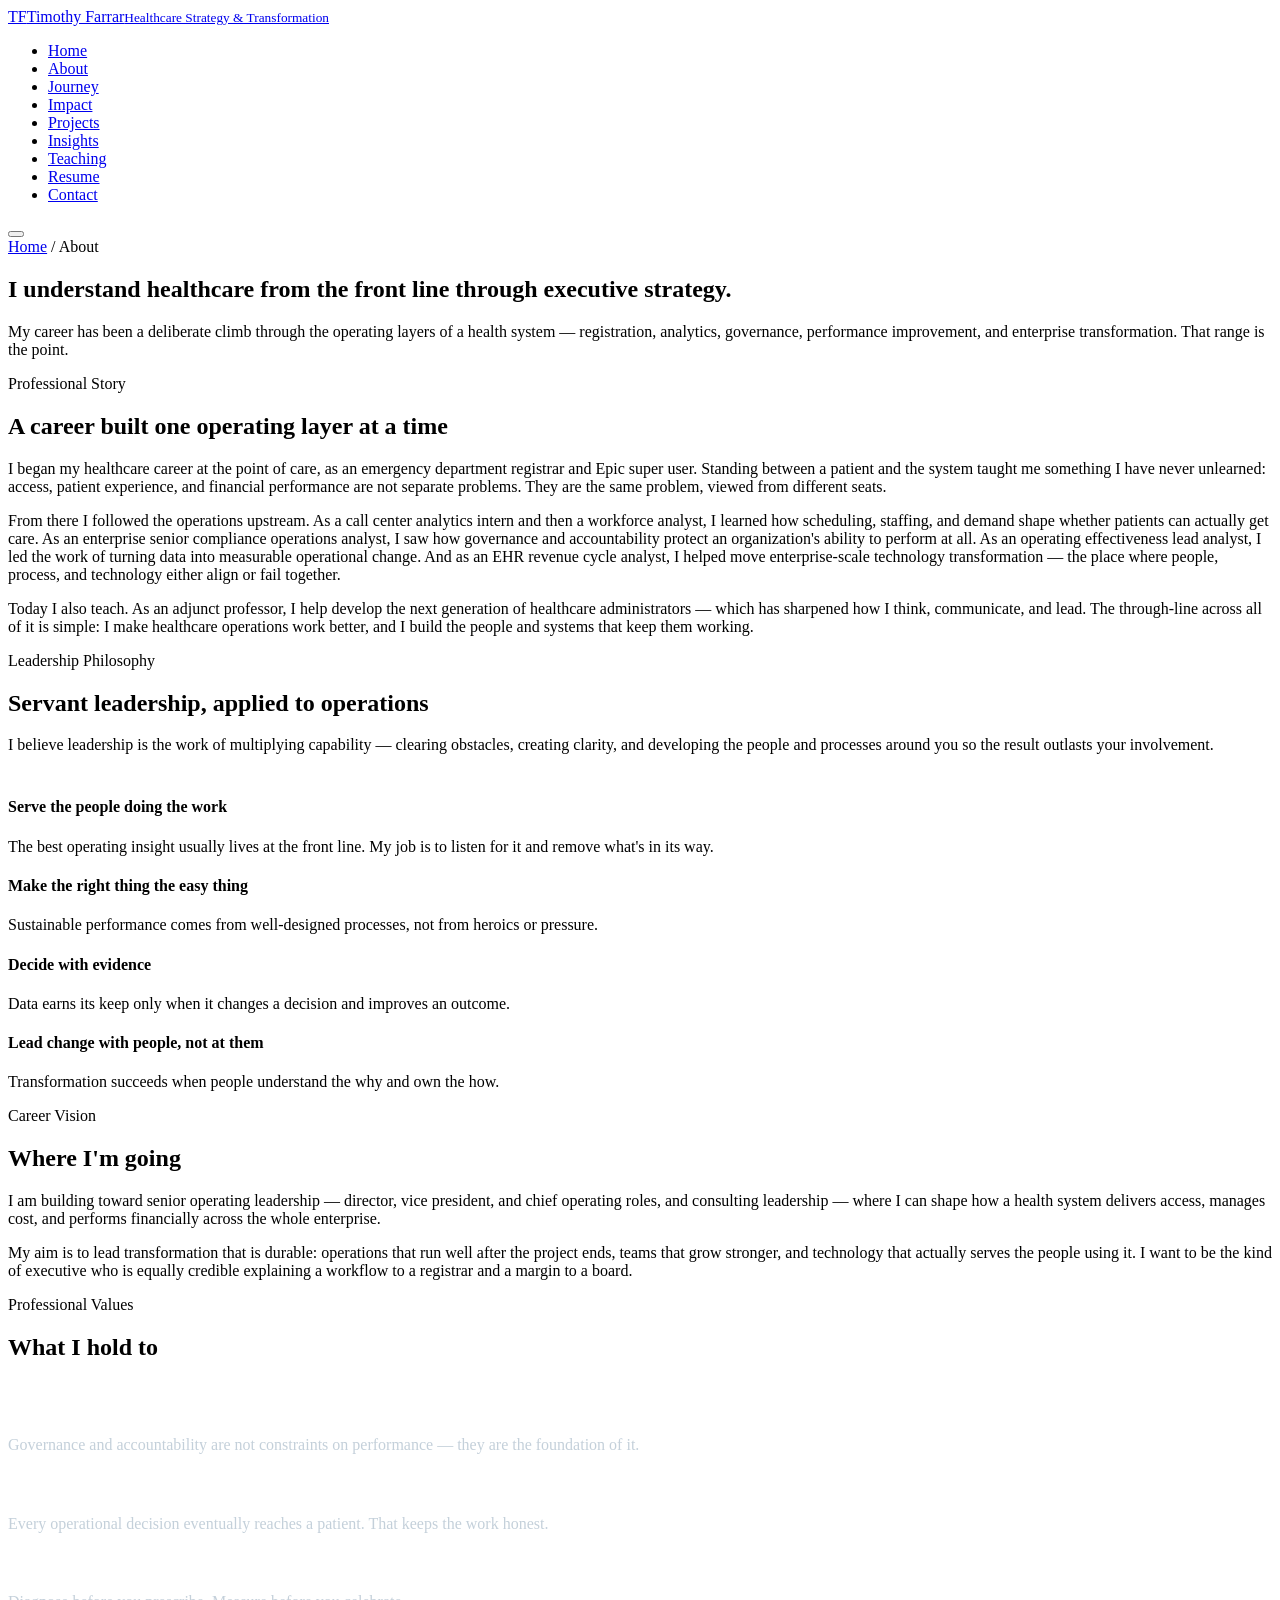
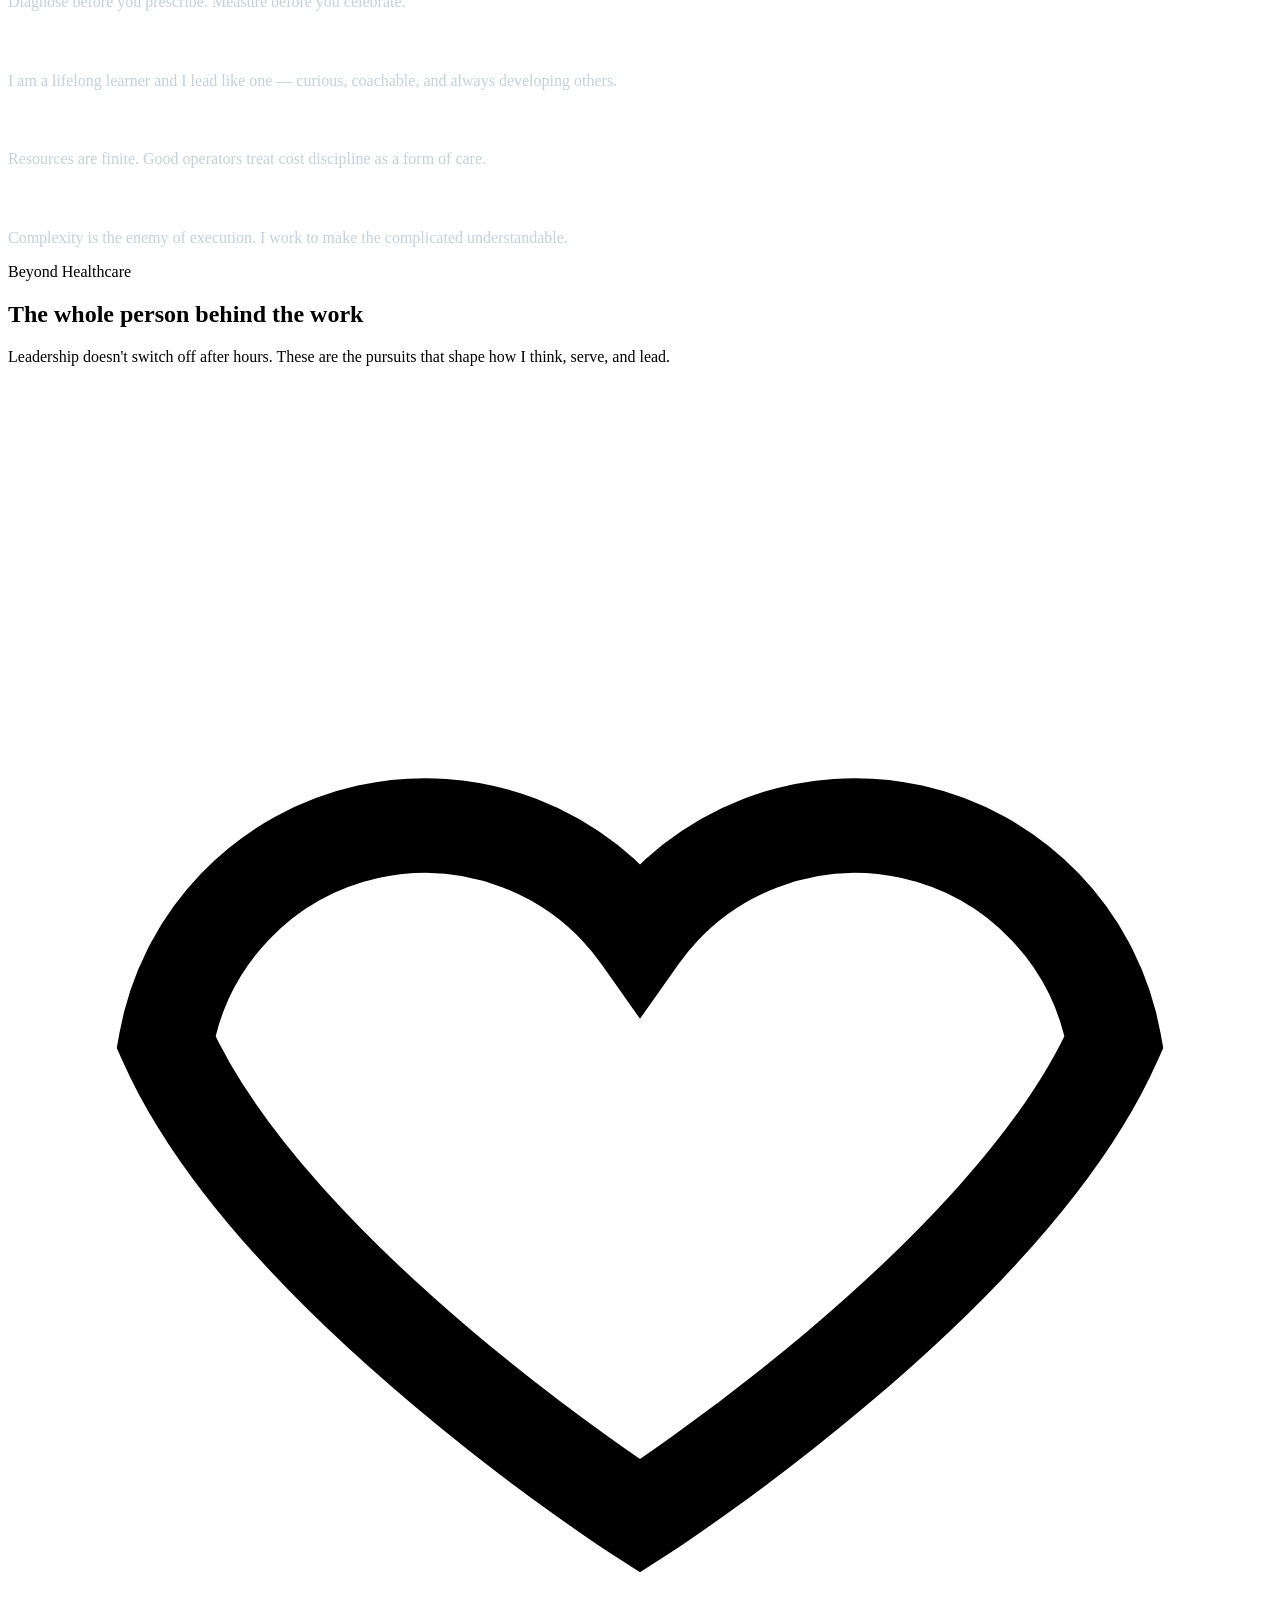
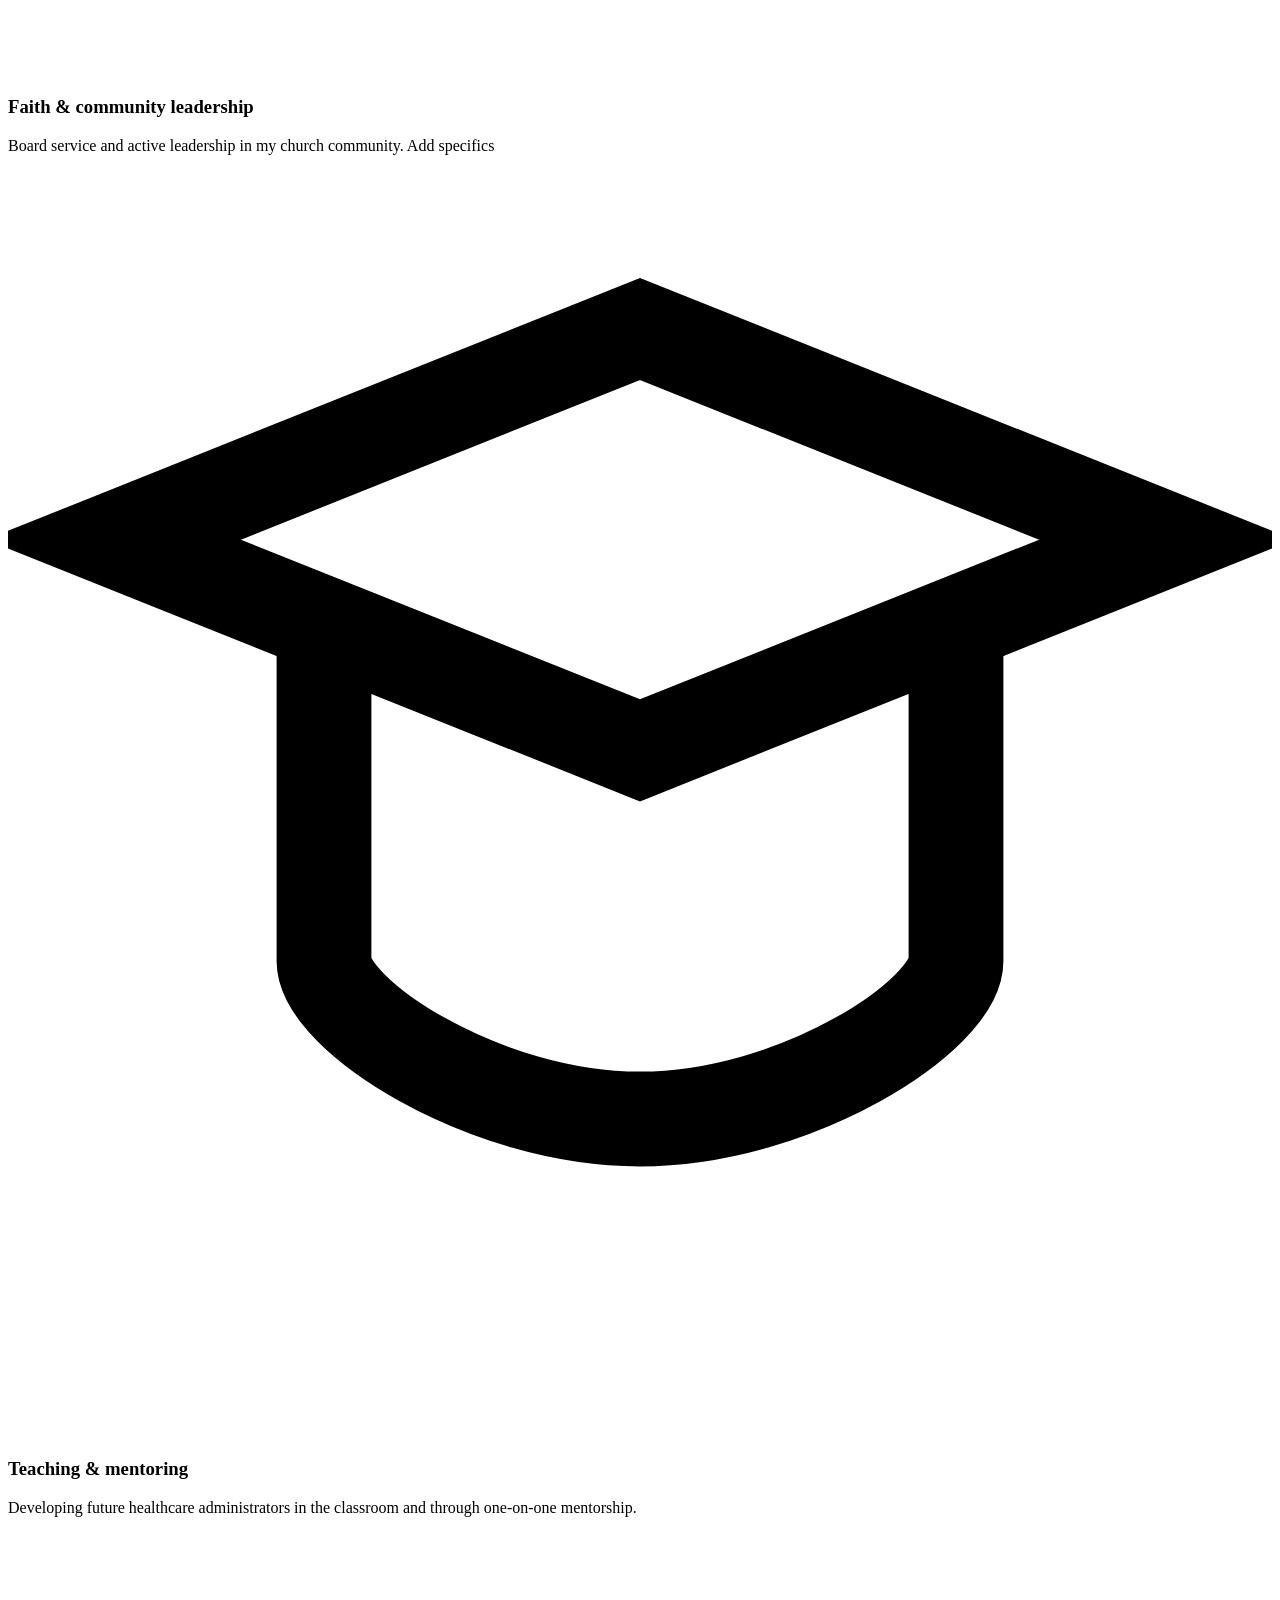
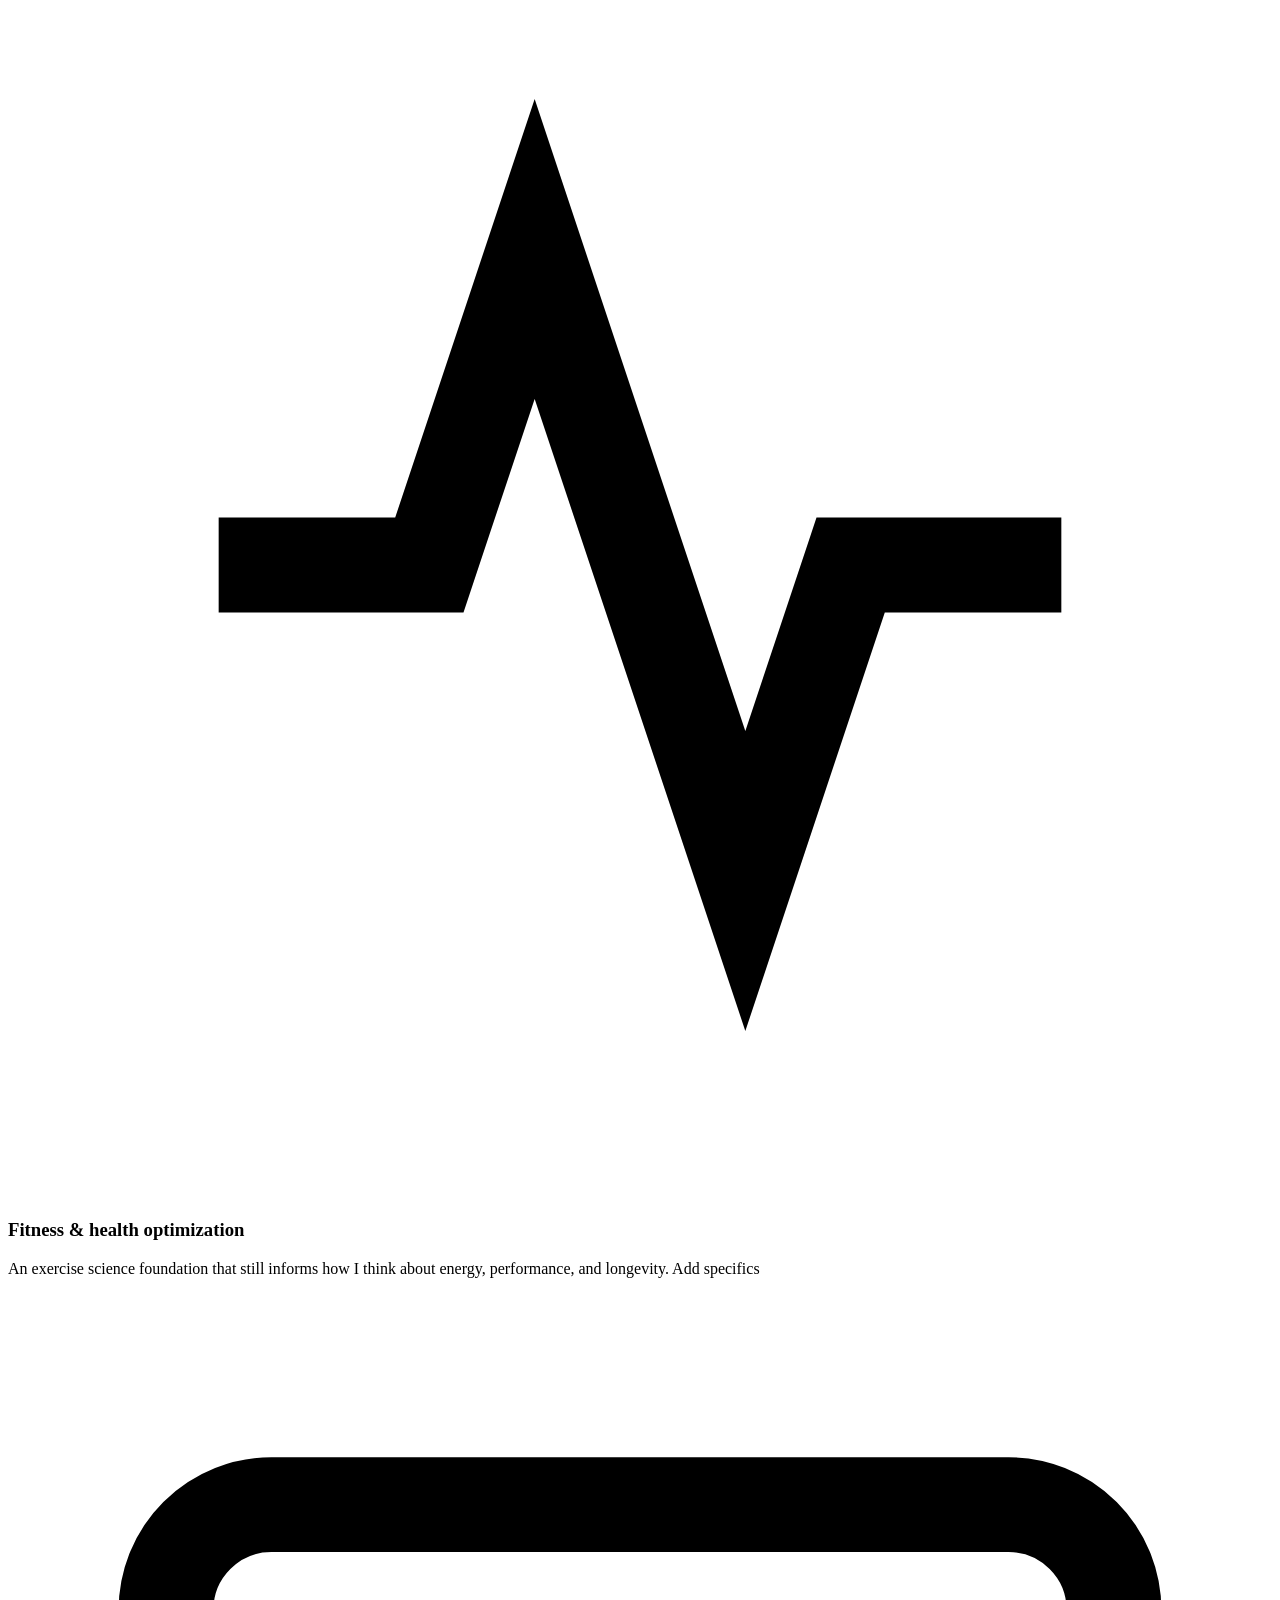
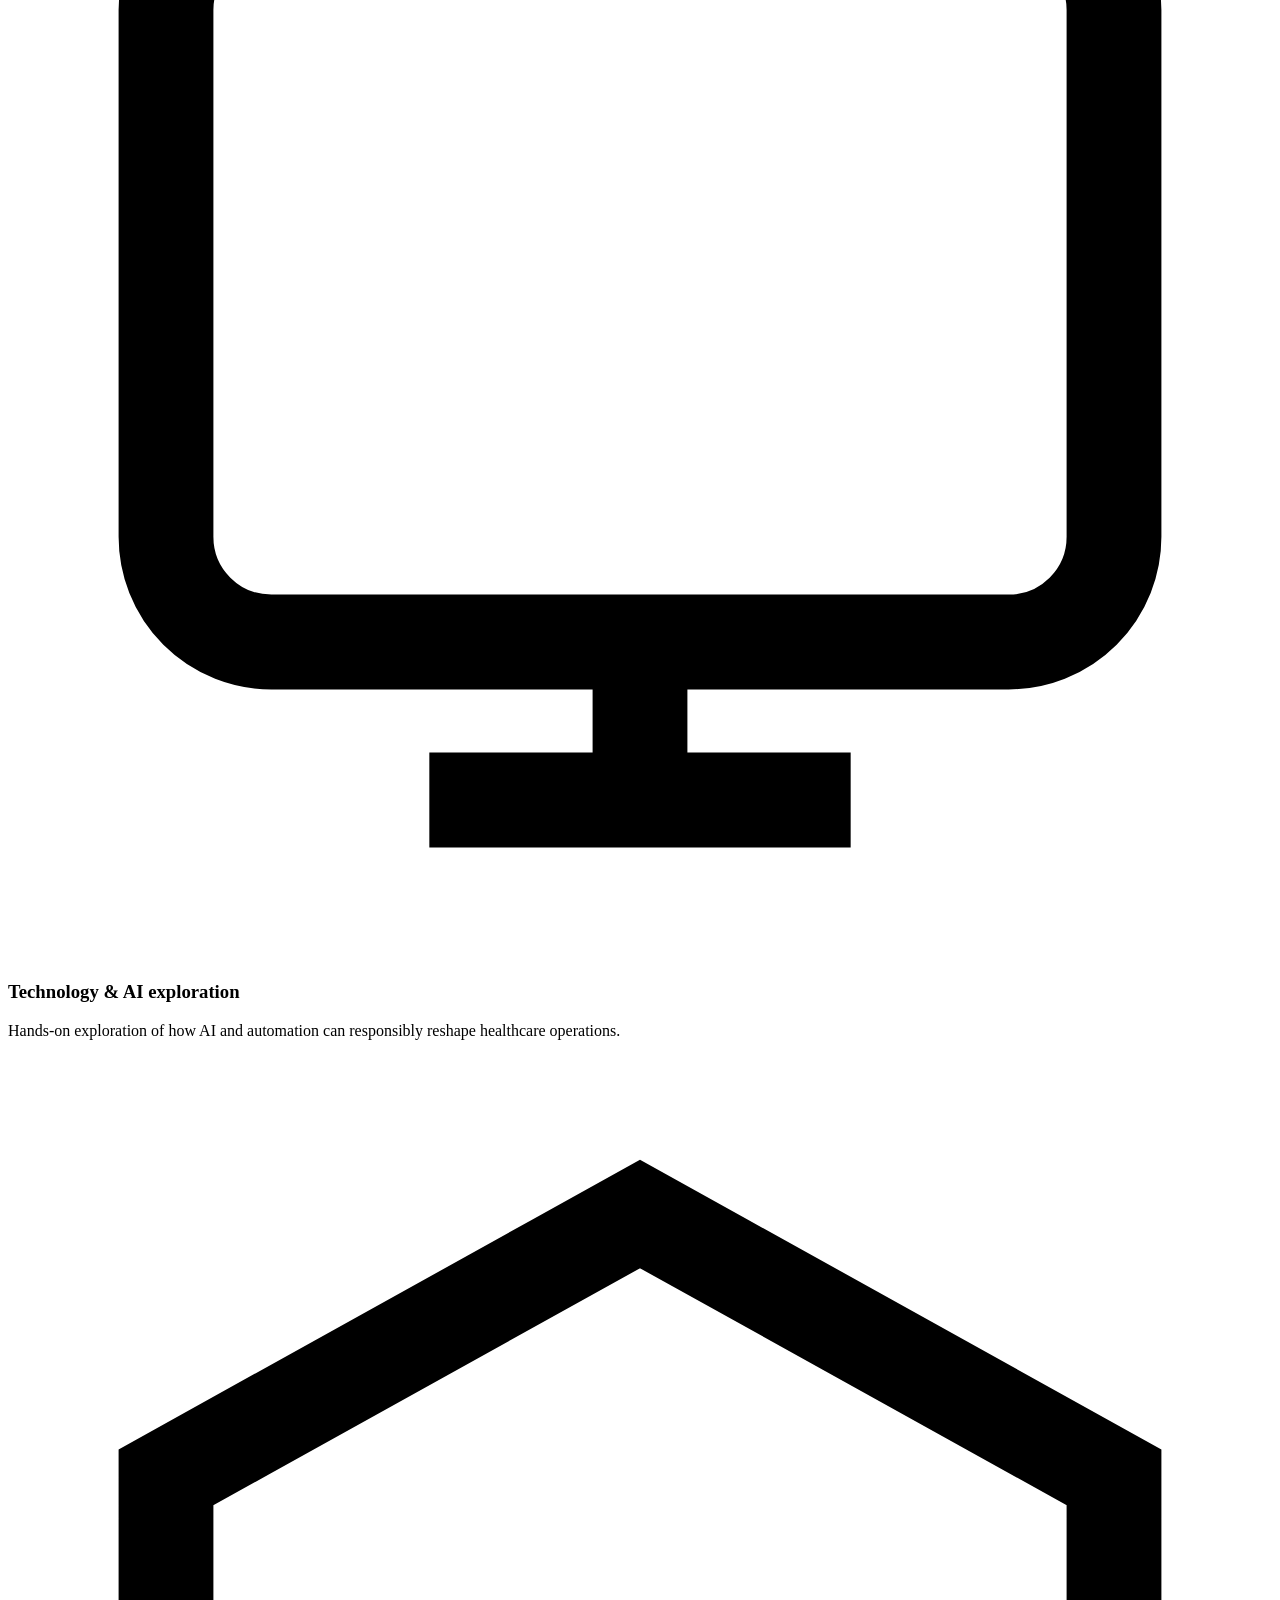
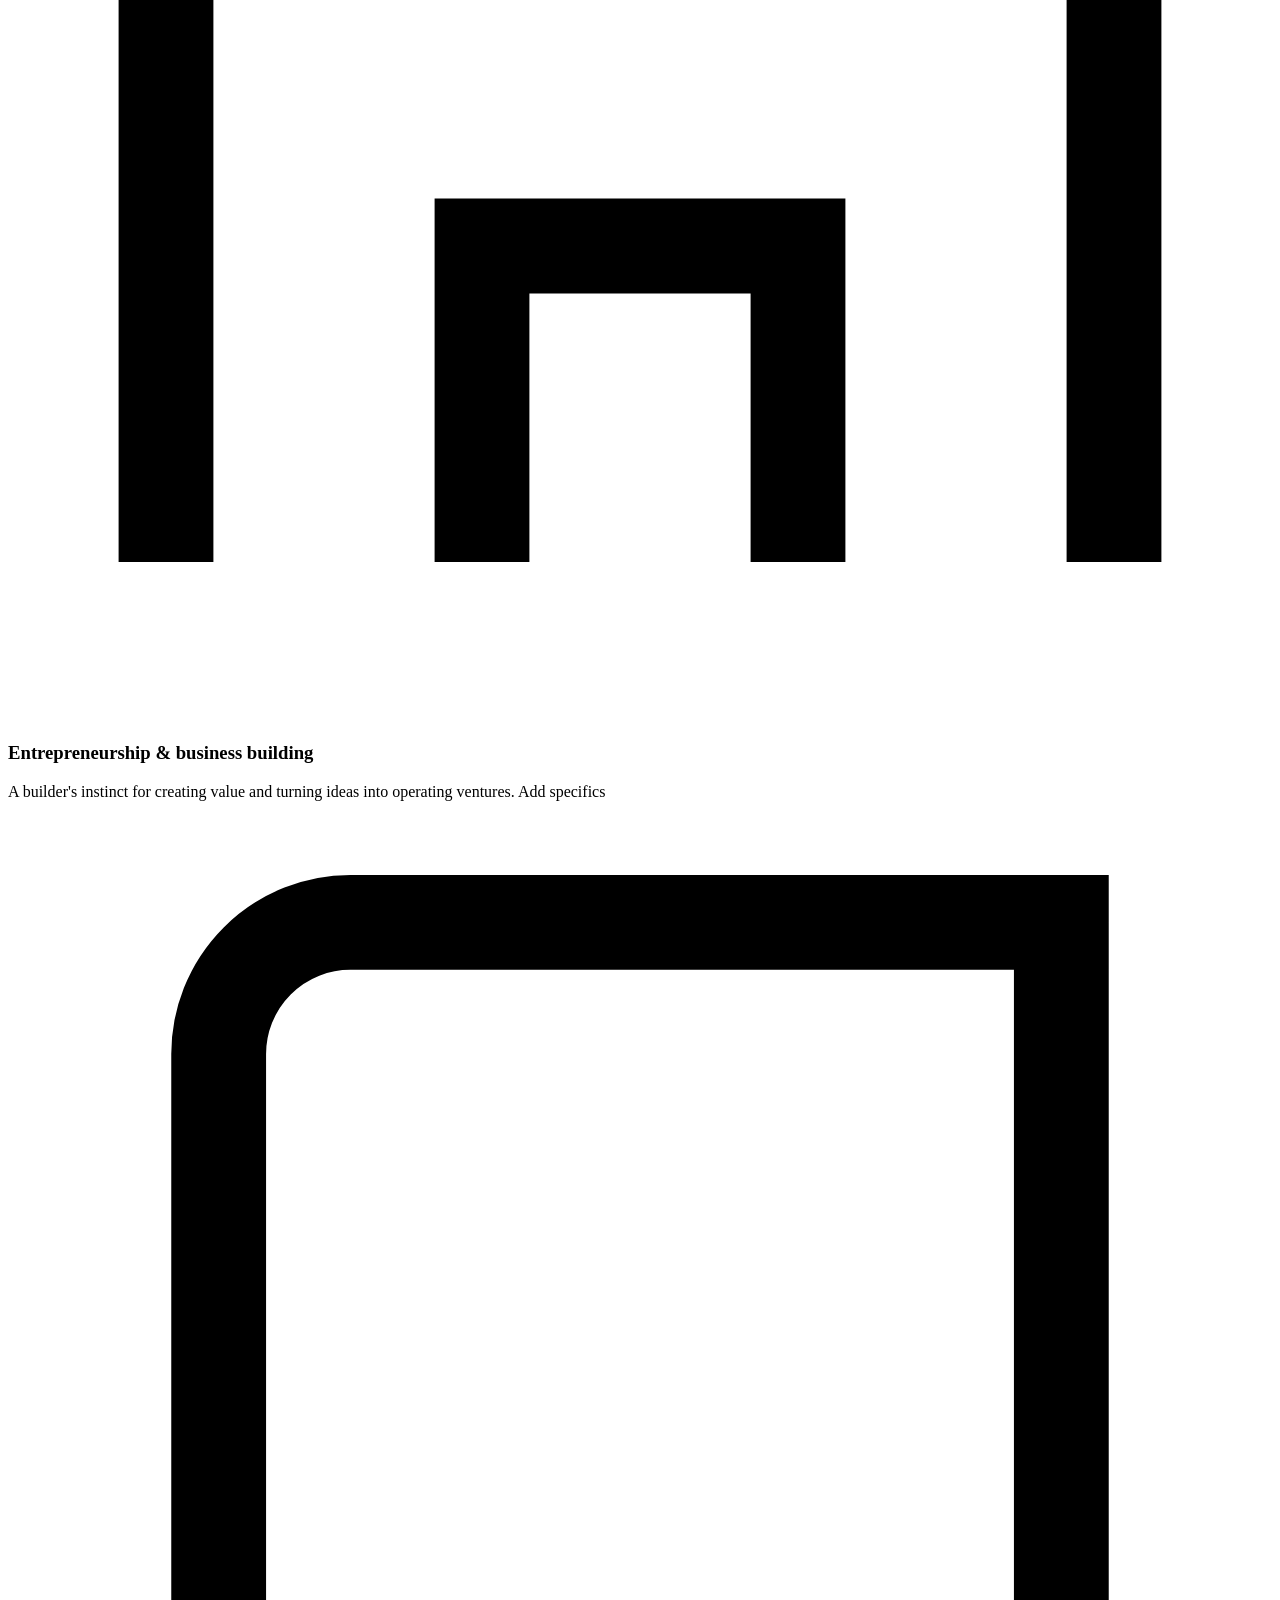
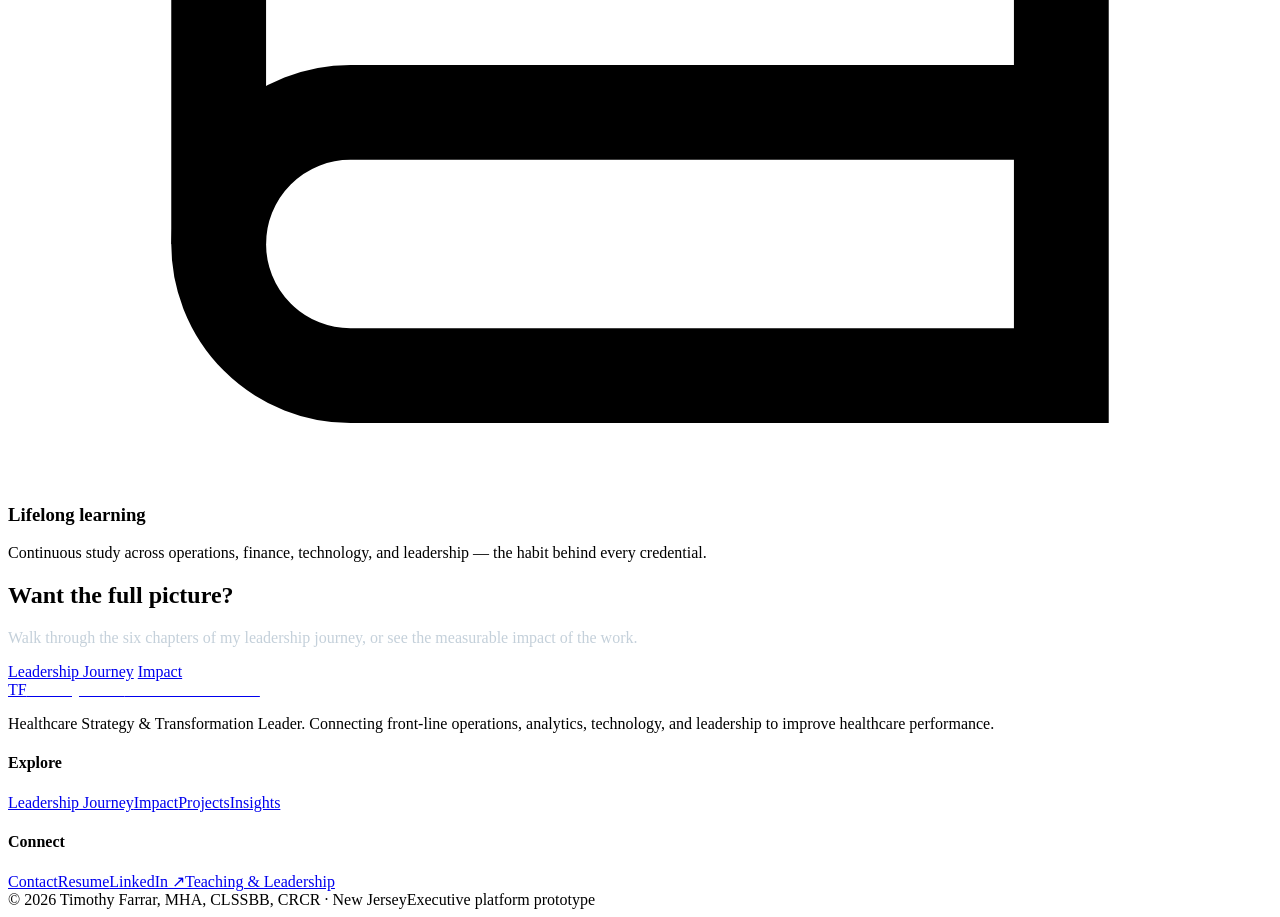
==== about.html @ 4044e2e5 "Add files via upload" ====
<!DOCTYPE html>
<html lang="en">
<head>
<meta charset="UTF-8">
<meta name="viewport" content="width=device-width, initial-scale=1.0">
<title>About — Timothy Farrar, MHA</title>
<meta name="description" content="The professional story, leadership philosophy, vision, and values of Timothy Farrar — a healthcare strategy and transformation leader based in New Jersey.">
<link rel="preconnect" href="https://fonts.googleapis.com">
<link rel="preconnect" href="https://fonts.gstatic.com" crossorigin>
<link href="https://fonts.googleapis.com/css2?family=Inter:wght@400;500;600;700&display=swap" rel="stylesheet">
<link rel="stylesheet" href="assets/styles.css">
</head>
<body>

<header class="site-header">
  <nav class="nav container">
    <a class="brand" href="index.html"><span class="monogram">TF</span><span>Timothy Farrar<small>Healthcare Strategy &amp; Transformation</small></span></a>
    <ul class="nav-links">
      <li><a href="index.html">Home</a></li>
      <li><a href="about.html">About</a></li>
      <li><a href="journey.html">Journey</a></li>
      <li><a href="impact.html">Impact</a></li>
      <li><a href="projects.html">Projects</a></li>
      <li><a href="insights.html">Insights</a></li>
      <li><a href="teaching.html">Teaching</a></li>
      <li><a href="resume.html">Resume</a></li>
      <li class="nav-cta"><a class="btn btn--primary" href="contact.html">Contact</a></li>
    </ul>
    <button class="nav-toggle" aria-label="Menu"><span></span><span></span><span></span></button>
  </nav>
</header>

<section class="page-head">
  <div class="container">
    <div class="breadcrumb"><a href="index.html">Home</a> / About</div>
    <h1>I understand healthcare from the front line through executive strategy.</h1>
    <p class="lead">My career has been a deliberate climb through the operating layers of a health system — registration, analytics, governance, performance improvement, and enterprise transformation. That range is the point.</p>
  </div>
</section>

<!-- STORY -->
<section class="section">
  <div class="container">
    <div class="two-col">
      <div>
        <span class="eyebrow">Professional Story</span>
        <h2>A career built one operating layer at a time</h2>
      </div>
      <div class="prose" style="margin:0">
        <p>I began my healthcare career at the point of care, as an emergency department registrar and Epic super user. Standing between a patient and the system taught me something I have never unlearned: access, patient experience, and financial performance are not separate problems. They are the same problem, viewed from different seats.</p>
        <p>From there I followed the operations upstream. As a call center analytics intern and then a workforce analyst, I learned how scheduling, staffing, and demand shape whether patients can actually get care. As an enterprise senior compliance operations analyst, I saw how governance and accountability protect an organization's ability to perform at all. As an operating effectiveness lead analyst, I led the work of turning data into measurable operational change. And as an EHR revenue cycle analyst, I helped move enterprise-scale technology transformation — the place where people, process, and technology either align or fail together.</p>
        <p>Today I also teach. As an adjunct professor, I help develop the next generation of healthcare administrators — which has sharpened how I think, communicate, and lead. The through-line across all of it is simple: I make healthcare operations work better, and I build the people and systems that keep them working.</p>
      </div>
    </div>
  </div>
</section>

<!-- PHILOSOPHY -->
<section class="section section--paper">
  <div class="container">
    <div class="center maxw-720 mx-auto">
      <span class="eyebrow">Leadership Philosophy</span>
      <h2>Servant leadership, applied to operations</h2>
      <p class="lead">I believe leadership is the work of multiplying capability — clearing obstacles, creating clarity, and developing the people and processes around you so the result outlasts your involvement.</p>
    </div>
    <div class="grid grid-2 maxw-820 mx-auto" style="margin-top:44px">
      <div class="feature"><span class="dot"></span><div><h4>Serve the people doing the work</h4><p>The best operating insight usually lives at the front line. My job is to listen for it and remove what's in its way.</p></div></div>
      <div class="feature"><span class="dot"></span><div><h4>Make the right thing the easy thing</h4><p>Sustainable performance comes from well-designed processes, not from heroics or pressure.</p></div></div>
      <div class="feature"><span class="dot"></span><div><h4>Decide with evidence</h4><p>Data earns its keep only when it changes a decision and improves an outcome.</p></div></div>
      <div class="feature"><span class="dot"></span><div><h4>Lead change with people, not at them</h4><p>Transformation succeeds when people understand the why and own the how.</p></div></div>
    </div>
  </div>
</section>

<!-- VISION -->
<section class="section">
  <div class="container">
    <div class="two-col">
      <div>
        <span class="eyebrow">Career Vision</span>
        <h2>Where I'm going</h2>
      </div>
      <div class="prose" style="margin:0">
        <p>I am building toward senior operating leadership — director, vice president, and chief operating roles, and consulting leadership — where I can shape how a health system delivers access, manages cost, and performs financially across the whole enterprise.</p>
        <p>My aim is to lead transformation that is durable: operations that run well after the project ends, teams that grow stronger, and technology that actually serves the people using it. I want to be the kind of executive who is equally credible explaining a workflow to a registrar and a margin to a board.</p>
      </div>
    </div>
  </div>
</section>

<!-- VALUES -->
<section class="section section--navy">
  <div class="container">
    <span class="eyebrow">Professional Values</span>
    <h2>What I hold to</h2>
    <div class="grid grid-3" style="margin-top:36px">
      <div class="feature"><span class="dot"></span><div><h4 style="color:#fff">Integrity</h4><p style="color:#C4D0DA">Governance and accountability are not constraints on performance — they are the foundation of it.</p></div></div>
      <div class="feature"><span class="dot"></span><div><h4 style="color:#fff">Service</h4><p style="color:#C4D0DA">Every operational decision eventually reaches a patient. That keeps the work honest.</p></div></div>
      <div class="feature"><span class="dot"></span><div><h4 style="color:#fff">Rigor</h4><p style="color:#C4D0DA">Diagnose before you prescribe. Measure before you celebrate.</p></div></div>
      <div class="feature"><span class="dot"></span><div><h4 style="color:#fff">Growth</h4><p style="color:#C4D0DA">I am a lifelong learner and I lead like one — curious, coachable, and always developing others.</p></div></div>
      <div class="feature"><span class="dot"></span><div><h4 style="color:#fff">Stewardship</h4><p style="color:#C4D0DA">Resources are finite. Good operators treat cost discipline as a form of care.</p></div></div>
      <div class="feature"><span class="dot"></span><div><h4 style="color:#fff">Clarity</h4><p style="color:#C4D0DA">Complexity is the enemy of execution. I work to make the complicated understandable.</p></div></div>
    </div>
  </div>
</section>

<!-- BEYOND HEALTHCARE -->
<section class="section section--paper">
  <div class="container">
    <div class="center maxw-720 mx-auto">
      <span class="eyebrow">Beyond Healthcare</span>
      <h2>The whole person behind the work</h2>
      <p class="lead">Leadership doesn't switch off after hours. These are the pursuits that shape how I think, serve, and lead.</p>
    </div>
    <div class="grid grid-3" style="margin-top:44px">
      <div class="card">
        <div class="icon-badge"><svg viewBox="0 0 24 24" fill="none" stroke="currentColor" stroke-width="1.8"><path d="M12 21s-7-4.5-9-9a5 5 0 0 1 9-2 5 5 0 0 1 9 2c-2 4.5-9 9-9 9z"/></svg></div>
        <h3>Faith &amp; community leadership</h3>
        <p>Board service and active leadership in my church community. <span class="placeholder">Add specifics</span></p>
      </div>
      <div class="card">
        <div class="icon-badge"><svg viewBox="0 0 24 24" fill="none" stroke="currentColor" stroke-width="1.8"><path d="M2 7l10-4 10 4-10 4L2 7z"/><path d="M6 9v6c0 1 3 3 6 3s6-2 6-3V9"/></svg></div>
        <h3>Teaching &amp; mentoring</h3>
        <p>Developing future healthcare administrators in the classroom and through one-on-one mentorship.</p>
      </div>
      <div class="card">
        <div class="icon-badge"><svg viewBox="0 0 24 24" fill="none" stroke="currentColor" stroke-width="1.8"><path d="M4 12h4l2-6 4 12 2-6h4"/></svg></div>
        <h3>Fitness &amp; health optimization</h3>
        <p>An exercise science foundation that still informs how I think about energy, performance, and longevity. <span class="placeholder">Add specifics</span></p>
      </div>
      <div class="card">
        <div class="icon-badge"><svg viewBox="0 0 24 24" fill="none" stroke="currentColor" stroke-width="1.8"><rect x="3" y="4" width="18" height="14" rx="2"/><path d="M8 21h8M12 18v3"/></svg></div>
        <h3>Technology &amp; AI exploration</h3>
        <p>Hands-on exploration of how AI and automation can responsibly reshape healthcare operations.</p>
      </div>
      <div class="card">
        <div class="icon-badge"><svg viewBox="0 0 24 24" fill="none" stroke="currentColor" stroke-width="1.8"><path d="M3 21V8l9-5 9 5v13"/><path d="M9 21v-6h6v6"/></svg></div>
        <h3>Entrepreneurship &amp; business building</h3>
        <p>A builder's instinct for creating value and turning ideas into operating ventures. <span class="placeholder">Add specifics</span></p>
      </div>
      <div class="card">
        <div class="icon-badge"><svg viewBox="0 0 24 24" fill="none" stroke="currentColor" stroke-width="1.8"><path d="M4 19.5A2.5 2.5 0 0 1 6.5 17H20"/><path d="M6.5 2H20v20H6.5A2.5 2.5 0 0 1 4 19.5v-15A2.5 2.5 0 0 1 6.5 2z"/></svg></div>
        <h3>Lifelong learning</h3>
        <p>Continuous study across operations, finance, technology, and leadership — the habit behind every credential.</p>
      </div>
    </div>
  </div>
</section>

<section class="section section--navy">
  <div class="container center maxw-720 mx-auto">
    <h2>Want the full picture?</h2>
    <p class="lead" style="color:#C4D0DA">Walk through the six chapters of my leadership journey, or see the measurable impact of the work.</p>
    <div class="btn-row" style="justify-content:center">
      <a class="btn btn--primary" href="journey.html">Leadership Journey</a>
      <a class="btn btn--on-navy" href="impact.html">Impact</a>
    </div>
  </div>
</section>

<footer class="site-footer">
  <div class="container">
    <div class="footer-grid">
      <div class="footer-brand">
        <a class="brand" href="index.html"><span class="monogram">TF</span><span style="color:#fff">Timothy Farrar<small>MHA · CLSSBB · CRCR</small></span></a>
        <p>Healthcare Strategy &amp; Transformation Leader. Connecting front-line operations, analytics, technology, and leadership to improve healthcare performance.</p>
      </div>
      <div><h4>Explore</h4><a href="journey.html">Leadership Journey</a><a href="impact.html">Impact</a><a href="projects.html">Projects</a><a href="insights.html">Insights</a></div>
      <div><h4>Connect</h4><a href="contact.html">Contact</a><a href="resume.html">Resume</a><a href="#" data-placeholder>LinkedIn &#8599;</a><a href="teaching.html">Teaching &amp; Leadership</a></div>
    </div>
    <div class="footer-bottom"><span>&copy; 2026 Timothy Farrar, MHA, CLSSBB, CRCR &middot; New Jersey</span><span>Executive platform prototype</span></div>
  </div>
</footer>

<script src="assets/script.js"></script>
</body>
</html>
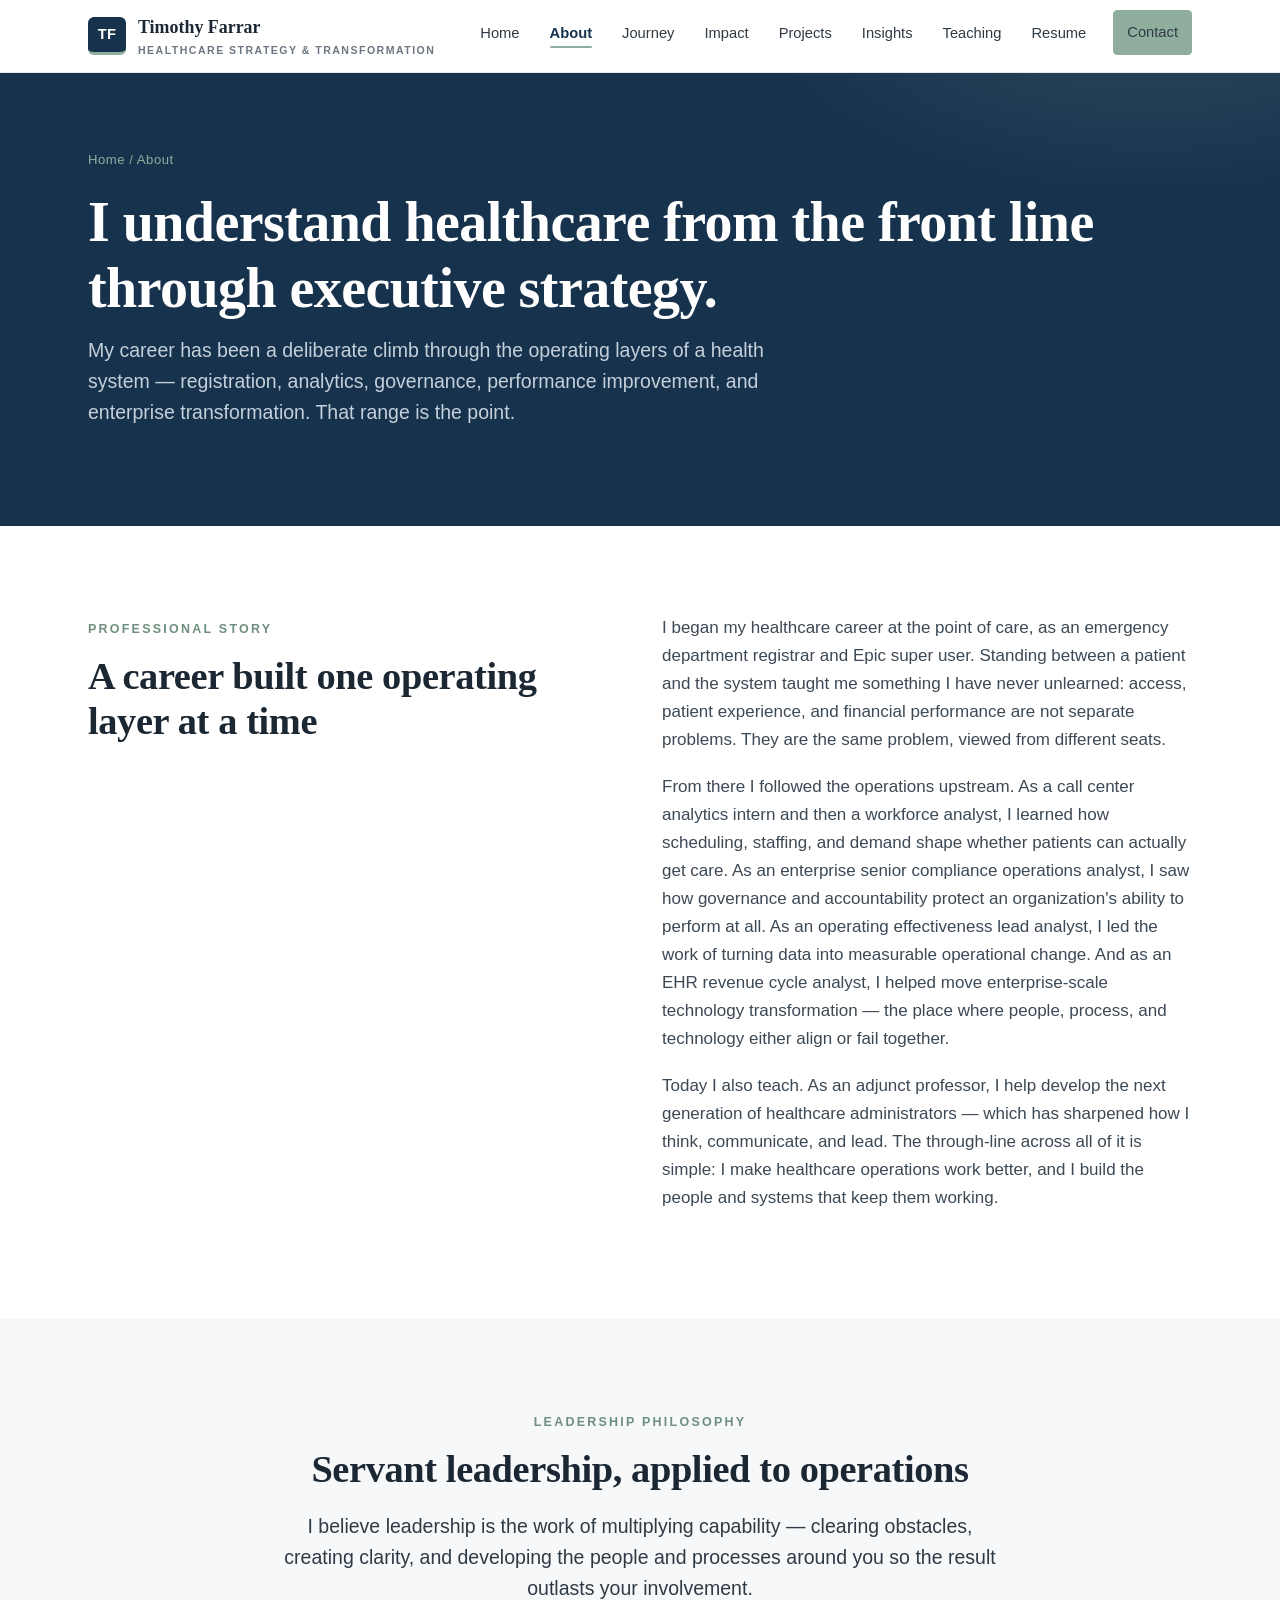
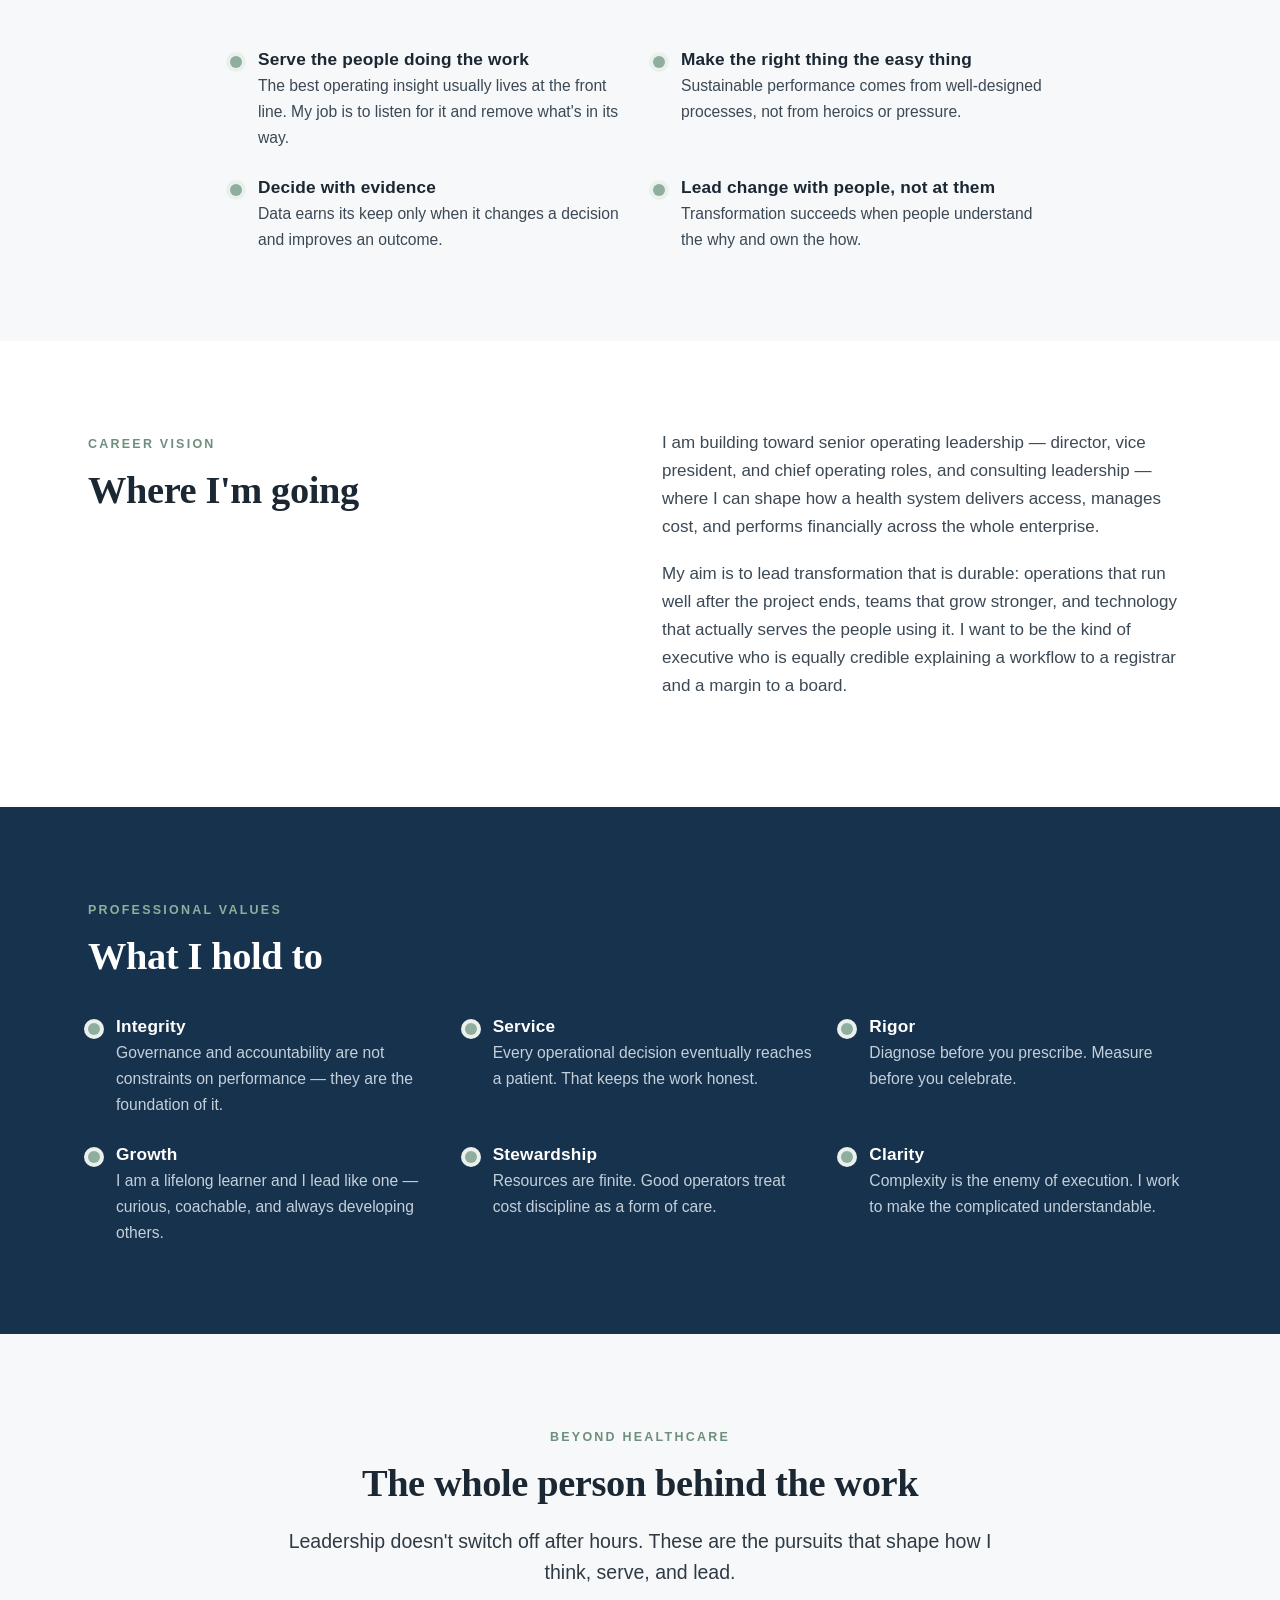
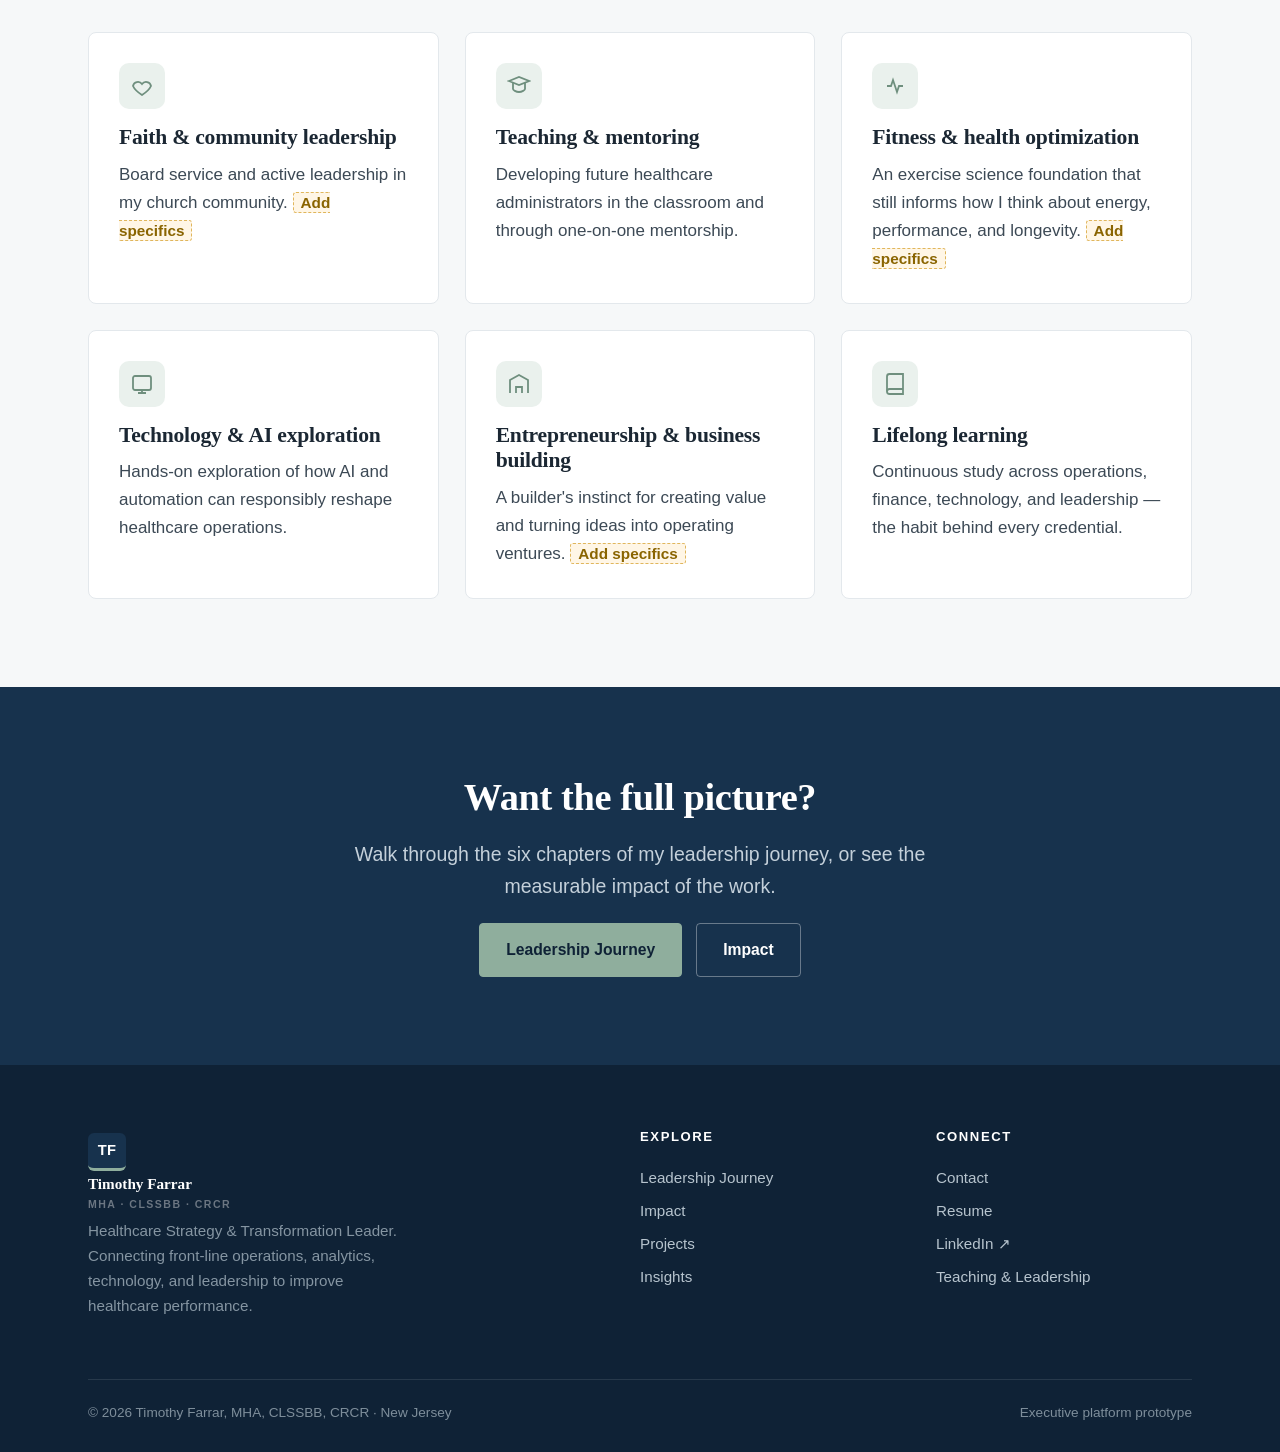
==== commit 8ac7ea1e: "Update pages with real employers, dates, and LinkedIn" ====
--- a/about.html
+++ b/about.html
@@ -166,7 +166,7 @@
         <p>Healthcare Strategy &amp; Transformation Leader. Connecting front-line operations, analytics, technology, and leadership to improve healthcare performance.</p>
       </div>
       <div><h4>Explore</h4><a href="journey.html">Leadership Journey</a><a href="impact.html">Impact</a><a href="projects.html">Projects</a><a href="insights.html">Insights</a></div>
-      <div><h4>Connect</h4><a href="contact.html">Contact</a><a href="resume.html">Resume</a><a href="#" data-placeholder>LinkedIn &#8599;</a><a href="teaching.html">Teaching &amp; Leadership</a></div>
+      <div><h4>Connect</h4><a href="contact.html">Contact</a><a href="resume.html">Resume</a><a href="https://www.linkedin.com/in/timothy-farrar" target="_blank" rel="noopener">LinkedIn &#8599;</a><a href="teaching.html">Teaching &amp; Leadership</a></div>
     </div>
     <div class="footer-bottom"><span>&copy; 2026 Timothy Farrar, MHA, CLSSBB, CRCR &middot; New Jersey</span><span>Executive platform prototype</span></div>
   </div>
--- a/assets/styles.css
+++ b/assets/styles.css
@@ -0,0 +1,333 @@
+/* ==========================================================================
+   Timothy Farrar — Healthcare Strategy & Transformation Leader
+   Executive Platform Design System
+   ========================================================================== */
+
+:root {
+  /* Brand palette */
+  --navy: #17324D;
+  --navy-900: #0F2236;
+  --navy-700: #1D3E5E;
+  --slate: #2F3A45;
+  --sage: #8FAE9D;
+  --sage-600: #6F8F7E;
+  --sage-100: #EAF1ED;
+  --white: #FFFFFF;
+
+  /* Neutrals */
+  --ink: #1B2733;
+  --body: #3C4955;
+  --muted: #6B7682;
+  --line: #E3E8EC;
+  --paper: #F6F8F9;
+  --paper-2: #EEF2F4;
+
+  /* Type */
+  --serif: "Georgia", "Times New Roman", serif;
+  --sans: "Inter", -apple-system, BlinkMacSystemFont, "Segoe UI", Roboto, Helvetica, Arial, sans-serif;
+
+  /* Layout */
+  --container: 1160px;
+  --radius: 4px;
+  --radius-lg: 8px;
+  --shadow-sm: 0 1px 2px rgba(15,34,54,.06), 0 2px 6px rgba(15,34,54,.05);
+  --shadow-md: 0 6px 24px rgba(15,34,54,.10);
+  --shadow-lg: 0 20px 50px rgba(15,34,54,.16);
+  --ease: cubic-bezier(.22,.61,.36,1);
+}
+
+/* ------- Reset ------- */
+*, *::before, *::after { box-sizing: border-box; }
+html { scroll-behavior: smooth; -webkit-text-size-adjust: 100%; }
+body {
+  margin: 0;
+  font-family: var(--sans);
+  color: var(--body);
+  background: var(--white);
+  line-height: 1.65;
+  font-size: 17px;
+  -webkit-font-smoothing: antialiased;
+  text-rendering: optimizeLegibility;
+}
+img { max-width: 100%; display: block; }
+a { color: var(--navy); text-decoration: none; transition: color .2s var(--ease); }
+a:hover { color: var(--sage-600); }
+
+h1, h2, h3, h4 { font-family: var(--serif); color: var(--ink); line-height: 1.18; margin: 0 0 .5em; font-weight: 600; letter-spacing: -.01em; }
+h1 { font-size: clamp(2.2rem, 4.4vw, 3.5rem); }
+h2 { font-size: clamp(1.7rem, 3vw, 2.4rem); }
+h3 { font-size: 1.35rem; }
+h4 { font-size: 1.08rem; font-family: var(--sans); font-weight: 700; letter-spacing: .01em; }
+p { margin: 0 0 1.1em; }
+ul, ol { margin: 0 0 1.1em; padding-left: 1.2em; }
+li { margin-bottom: .4em; }
+strong { color: var(--ink); font-weight: 700; }
+
+/* ------- Utilities ------- */
+.container { width: 100%; max-width: var(--container); margin: 0 auto; padding: 0 28px; }
+.section { padding: 88px 0; }
+.section--tight { padding: 56px 0; }
+.section--paper { background: var(--paper); }
+.section--navy { background: var(--navy); color: #D7E0E7; }
+.section--navy h1,.section--navy h2,.section--navy h3,.section--navy h4 { color: #fff; }
+.center { text-align: center; }
+.lead { font-size: 1.22rem; color: var(--slate); line-height: 1.6; }
+.eyebrow {
+  font-family: var(--sans); font-weight: 700; font-size: .78rem;
+  letter-spacing: .18em; text-transform: uppercase; color: var(--sage-600);
+  margin: 0 0 14px; display: inline-block;
+}
+.section--navy .eyebrow { color: var(--sage); }
+.maxw-720 { max-width: 720px; }
+.maxw-820 { max-width: 820px; }
+.mx-auto { margin-left: auto; margin-right: auto; }
+.mt-0 { margin-top: 0; } .mb-0 { margin-bottom: 0; }
+.divider { height: 1px; background: var(--line); border: 0; margin: 0; }
+.placeholder {
+  background: #FFF6E6; border: 1px dashed #E0B65C; color: #8A6400;
+  padding: 1px 7px; border-radius: 3px; font-size: .9em; font-weight: 600;
+  font-family: var(--sans);
+}
+
+/* ------- Buttons ------- */
+.btn {
+  display: inline-flex; align-items: center; gap: .55em;
+  font-family: var(--sans); font-weight: 600; font-size: .98rem;
+  padding: 13px 26px; border-radius: var(--radius); cursor: pointer;
+  border: 1.5px solid transparent; transition: all .2s var(--ease); white-space: nowrap;
+}
+.btn--primary { background: var(--sage); color: var(--navy-900); border-color: var(--sage); }
+.btn--primary:hover { background: var(--sage-600); border-color: var(--sage-600); color: #fff; transform: translateY(-1px); box-shadow: var(--shadow-md); }
+.btn--ghost { background: transparent; color: var(--navy); border-color: var(--line); }
+.btn--ghost:hover { border-color: var(--sage); color: var(--sage-600); }
+.btn--on-navy { background: transparent; color: #fff; border-color: rgba(255,255,255,.35); }
+.btn--on-navy:hover { border-color: var(--sage); color: var(--sage); }
+.btn-row { display: flex; flex-wrap: wrap; gap: 14px; }
+
+/* ------- Header / Nav ------- */
+.site-header {
+  position: sticky; top: 0; z-index: 50; background: rgba(255,255,255,.92);
+  backdrop-filter: saturate(180%) blur(10px); border-bottom: 1px solid var(--line);
+}
+.nav { display: flex; align-items: center; justify-content: space-between; height: 72px; }
+.brand { display: flex; align-items: center; gap: 12px; font-family: var(--serif); font-weight: 600; color: var(--ink); font-size: 1.12rem; }
+.brand:hover { color: var(--ink); }
+.brand .monogram {
+  width: 38px; height: 38px; border-radius: 6px; background: var(--navy); color: #fff;
+  display: grid; place-items: center; font-family: var(--sans); font-weight: 700; font-size: .92rem; letter-spacing: .02em;
+  border-bottom: 3px solid var(--sage);
+}
+.brand small { display: block; font-family: var(--sans); font-weight: 600; font-size: .66rem; letter-spacing: .14em; text-transform: uppercase; color: var(--muted); }
+.nav-links { display: flex; align-items: center; gap: 4px; list-style: none; margin: 0; padding: 0; }
+.nav-links a {
+  font-family: var(--sans); font-size: .92rem; font-weight: 500; color: var(--slate);
+  padding: 9px 13px; border-radius: var(--radius); position: relative;
+}
+.nav-links a:hover { color: var(--navy); background: var(--paper); }
+.nav-links a.active { color: var(--navy); font-weight: 600; }
+.nav-links a.active::after { content: ""; position: absolute; left: 13px; right: 13px; bottom: 2px; height: 2px; background: var(--sage); border-radius: 2px; }
+.nav-cta { margin-left: 10px; }
+.nav-toggle { display: none; background: none; border: 0; cursor: pointer; padding: 8px; }
+.nav-toggle span { display: block; width: 22px; height: 2px; background: var(--navy); margin: 4px 0; transition: .2s; }
+
+/* ------- Hero ------- */
+.hero { position: relative; background: var(--navy); color: #D7E0E7; overflow: hidden; }
+.hero::before {
+  content:""; position:absolute; inset:0;
+  background:
+    radial-gradient(900px 500px at 85% -10%, rgba(143,174,157,.22), transparent 60%),
+    linear-gradient(180deg, var(--navy-700), var(--navy) 55%, var(--navy-900));
+}
+.hero .container { position: relative; padding-top: 92px; padding-bottom: 92px; }
+.hero h1 { color: #fff; max-width: 16ch; }
+.hero .lead { color: #C4D0DA; max-width: 60ch; }
+.hero-meta { display: flex; flex-wrap: wrap; gap: 10px; margin: 22px 0 30px; }
+.chip {
+  font-family: var(--sans); font-size: .8rem; font-weight: 600; letter-spacing: .02em;
+  color: #DCE6EC; border: 1px solid rgba(255,255,255,.2); padding: 6px 13px; border-radius: 100px;
+}
+.chip--accent { border-color: var(--sage); color: var(--sage); }
+
+/* ------- Grid + cards ------- */
+.grid { display: grid; gap: 26px; }
+.grid-2 { grid-template-columns: repeat(2, 1fr); }
+.grid-3 { grid-template-columns: repeat(3, 1fr); }
+.grid-4 { grid-template-columns: repeat(4, 1fr); }
+
+.card {
+  background: #fff; border: 1px solid var(--line); border-radius: var(--radius-lg);
+  padding: 30px; transition: transform .25s var(--ease), box-shadow .25s var(--ease), border-color .25s var(--ease);
+}
+.card:hover { transform: translateY(-3px); box-shadow: var(--shadow-md); border-color: #D2DBE0; }
+.card .card-kicker { font-family: var(--sans); font-size: .76rem; font-weight: 700; letter-spacing: .12em; text-transform: uppercase; color: var(--sage-600); }
+.card h3 { margin: 8px 0 10px; }
+.card p { color: var(--body); margin-bottom: 0; }
+.card-link { display: inline-flex; align-items: center; gap: 6px; margin-top: 16px; font-family: var(--sans); font-weight: 600; font-size: .92rem; color: var(--navy); }
+.card-link::after { content: "\2192"; transition: transform .2s var(--ease); }
+.card:hover .card-link::after { transform: translateX(4px); }
+
+.icon-badge {
+  width: 46px; height: 46px; border-radius: 10px; background: var(--sage-100);
+  display: grid; place-items: center; margin-bottom: 16px; color: var(--sage-600);
+}
+.icon-badge svg { width: 24px; height: 24px; }
+
+/* ------- Strength / value list ------- */
+.feature { display: flex; gap: 16px; }
+.feature .dot { flex: 0 0 auto; width: 12px; height: 12px; border-radius: 50%; background: var(--sage); margin-top: 7px; box-shadow: 0 0 0 4px var(--sage-100); }
+.feature h4 { margin: 0 0 4px; color: var(--ink); }
+.feature p { margin: 0; color: var(--body); font-size: .98rem; }
+
+/* ------- Stats ------- */
+.stat-row { display: grid; grid-template-columns: repeat(4,1fr); gap: 22px; }
+.stat { text-align: center; padding: 8px; }
+.stat .num { font-family: var(--serif); font-size: 2.6rem; color: var(--navy); line-height: 1; }
+.section--navy .stat .num { color: var(--sage); }
+.stat .lbl { font-family: var(--sans); font-size: .88rem; color: var(--muted); margin-top: 8px; }
+.section--navy .stat .lbl { color: #B7C4CE; }
+
+/* ------- Timeline (Journey) ------- */
+.timeline { position: relative; max-width: 940px; margin: 0 auto; }
+.timeline::before { content:""; position: absolute; left: 26px; top: 6px; bottom: 6px; width: 2px; background: var(--line); }
+.tl-item { position: relative; padding: 0 0 14px 72px; }
+.tl-node {
+  position: absolute; left: 14px; top: 4px; width: 26px; height: 26px; border-radius: 50%;
+  background: #fff; border: 2px solid var(--sage); display: grid; place-items: center; z-index: 2;
+}
+.tl-node::after { content:""; width: 10px; height: 10px; border-radius: 50%; background: var(--sage); }
+.tl-item.is-open .tl-node { background: var(--sage); box-shadow: 0 0 0 5px var(--sage-100); }
+.tl-item.is-open .tl-node::after { background: #fff; }
+.tl-head { cursor: pointer; user-select: none; padding: 14px 18px; background: #fff; border: 1px solid var(--line); border-radius: var(--radius-lg); transition: border-color .2s, box-shadow .2s; }
+.tl-head:hover { border-color: var(--sage); box-shadow: var(--shadow-sm); }
+.tl-chapter { font-family: var(--sans); font-size: .74rem; font-weight: 700; letter-spacing: .14em; text-transform: uppercase; color: var(--sage-600); }
+.tl-role { font-family: var(--serif); font-size: 1.25rem; color: var(--ink); margin: 4px 0 2px; }
+.tl-sub { font-family: var(--sans); font-size: .9rem; color: var(--muted); }
+.tl-toggle { float: right; color: var(--sage-600); font-size: 1.4rem; line-height: 1; transition: transform .25s var(--ease); }
+.tl-item.is-open .tl-toggle { transform: rotate(45deg); }
+.tl-body { max-height: 0; overflow: hidden; transition: max-height .4s var(--ease); }
+.tl-item.is-open .tl-body { max-height: 1400px; }
+.tl-body-inner { padding: 22px 18px 6px; }
+.tl-grid { display: grid; grid-template-columns: 1fr 1fr; gap: 22px; }
+.tl-block h5 { font-family: var(--sans); font-size: .78rem; letter-spacing: .1em; text-transform: uppercase; color: var(--navy); margin: 0 0 8px; }
+.tl-block ul { margin: 0; padding-left: 1.1em; }
+.tl-block li { font-size: .96rem; color: var(--body); }
+.tl-message { grid-column: 1 / -1; background: var(--sage-100); border-left: 3px solid var(--sage); padding: 16px 20px; border-radius: 0 var(--radius) var(--radius) 0; }
+.tl-message em { font-style: italic; color: var(--slate); font-size: 1.02rem; }
+
+/* ------- Impact dashboard ------- */
+.dash { display: grid; grid-template-columns: repeat(2,1fr); gap: 26px; }
+.dash-card { background:#fff; border:1px solid var(--line); border-radius: var(--radius-lg); overflow: hidden; }
+.dash-card header { display:flex; align-items:center; gap:14px; padding: 22px 26px; border-bottom: 1px solid var(--line); background: var(--paper); }
+.dash-card header .icon-badge { margin: 0; }
+.dash-card header h3 { margin: 0; font-size: 1.18rem; }
+.dash-body { padding: 22px 26px; }
+.metric { display:flex; align-items: baseline; gap: 12px; padding: 12px 0; border-bottom: 1px dashed var(--line); }
+.metric:last-child { border-bottom: 0; }
+.metric .mnum { font-family: var(--serif); font-size: 1.7rem; color: var(--sage-600); flex: 0 0 auto; min-width: 92px; }
+.metric .mtxt { font-size: .96rem; color: var(--body); }
+
+/* ------- Article / prose ------- */
+.prose { max-width: 760px; margin: 0 auto; }
+.prose h2 { margin-top: 1.6em; }
+.prose h3 { margin-top: 1.4em; color: var(--navy); }
+.prose blockquote { margin: 1.6em 0; padding: 4px 24px; border-left: 3px solid var(--sage); font-family: var(--serif); font-size: 1.2rem; color: var(--slate); font-style: italic; }
+.article-meta { font-family: var(--sans); font-size: .9rem; color: var(--muted); margin-bottom: 6px; }
+.tag { display:inline-block; font-family: var(--sans); font-size: .74rem; font-weight: 700; letter-spacing: .08em; text-transform: uppercase; color: var(--sage-600); background: var(--sage-100); padding: 4px 10px; border-radius: 100px; }
+
+/* ------- Project detail ------- */
+.proj-section { padding: 30px; border:1px solid var(--line); border-radius: var(--radius-lg); background:#fff; margin-bottom: 22px; }
+.proj-section h3 { margin-top: 0; color: var(--navy); display:flex; align-items:center; gap:10px; }
+.proj-section h3 .n { font-family: var(--sans); font-size: .8rem; font-weight: 700; color: var(--sage-600); border:1px solid var(--sage); border-radius: 100px; width: 26px; height: 26px; display:grid; place-items:center; }
+.kpi-table { width:100%; border-collapse: collapse; font-family: var(--sans); font-size: .94rem; }
+.kpi-table th, .kpi-table td { text-align:left; padding: 11px 12px; border-bottom: 1px solid var(--line); }
+.kpi-table th { background: var(--paper); color: var(--navy); font-size: .8rem; letter-spacing: .04em; text-transform: uppercase; }
+.kpi-table tr:hover td { background: var(--paper); }
+
+/* ------- Roadmap ------- */
+.roadmap { display:grid; grid-template-columns: repeat(3,1fr); gap: 0; counter-reset: phase; }
+.phase { padding: 24px; border-top: 3px solid var(--sage); background:#fff; border-right:1px solid var(--line); }
+.phase:last-child { border-right: 0; }
+.phase .ph-label { font-family: var(--sans); font-size: .76rem; font-weight: 700; letter-spacing:.1em; text-transform: uppercase; color: var(--sage-600); }
+.phase h4 { margin: 6px 0 10px; }
+
+/* ------- Forms ------- */
+.form-grid { display:grid; grid-template-columns: 1fr 1fr; gap: 18px; }
+.field { display:flex; flex-direction: column; gap: 6px; }
+.field.full { grid-column: 1 / -1; }
+.field label { font-family: var(--sans); font-size: .86rem; font-weight: 600; color: var(--slate); }
+.field input, .field textarea, .field select {
+  font-family: var(--sans); font-size: 1rem; padding: 12px 14px; border: 1px solid var(--line);
+  border-radius: var(--radius); background:#fff; color: var(--ink); transition: border-color .2s, box-shadow .2s;
+}
+.field input:focus, .field textarea:focus { outline: none; border-color: var(--sage); box-shadow: 0 0 0 3px var(--sage-100); }
+.field textarea { resize: vertical; min-height: 130px; }
+
+/* ------- Resume ------- */
+.resume-toggle { display:inline-flex; background: var(--paper-2); border-radius: 100px; padding: 4px; gap: 4px; }
+.resume-toggle button { border:0; background: transparent; font-family: var(--sans); font-weight: 600; font-size: .92rem; color: var(--slate); padding: 9px 20px; border-radius: 100px; cursor: pointer; transition: .2s; }
+.resume-toggle button.active { background: var(--navy); color: #fff; }
+.resume-view { display:none; }
+.resume-view.active { display:block; }
+.res-entry { padding: 20px 0; border-bottom: 1px solid var(--line); }
+.res-entry .res-top { display:flex; justify-content: space-between; gap: 16px; flex-wrap: wrap; }
+.res-entry .res-role { font-family: var(--serif); font-size: 1.2rem; color: var(--ink); }
+.res-entry .res-org { color: var(--sage-600); font-weight: 600; font-family: var(--sans); font-size: .96rem; }
+.res-entry .res-date { font-family: var(--sans); font-size: .9rem; color: var(--muted); white-space: nowrap; }
+
+/* ------- Pull / quote band ------- */
+.quote-band { background: var(--navy); color:#fff; }
+.quote-band blockquote { font-family: var(--serif); font-size: clamp(1.4rem,2.6vw,2rem); line-height: 1.4; color:#fff; max-width: 900px; margin: 0 auto; text-align:center; font-style: italic; border:0; padding:0; }
+.quote-band .q-mark { color: var(--sage); font-size: 3rem; line-height: 0; }
+
+/* ------- Footer ------- */
+.site-footer { background: var(--navy-900); color: #9FB0BC; padding: 64px 0 28px; }
+.site-footer h4 { color:#fff; font-family: var(--sans); font-size: .82rem; letter-spacing:.12em; text-transform: uppercase; margin-bottom: 16px; }
+.footer-grid { display:grid; grid-template-columns: 2fr 1fr 1fr; gap: 40px; }
+.footer-grid a { color:#B7C4CE; font-size: .95rem; display:block; padding: 4px 0; }
+.footer-grid a:hover { color: var(--sage); }
+.footer-brand .brand { color:#fff; }
+.footer-brand p { color:#8595A2; max-width: 38ch; font-size: .95rem; }
+.footer-bottom { display:flex; justify-content: space-between; gap: 16px; flex-wrap: wrap; margin-top: 44px; padding-top: 22px; border-top: 1px solid rgba(255,255,255,.1); font-size: .85rem; color: #7E8E9B; }
+
+/* ------- Page header band ------- */
+.page-head { background: var(--navy); color:#D7E0E7; position: relative; overflow: hidden; }
+.page-head::before { content:""; position:absolute; inset:0; background: radial-gradient(700px 360px at 90% -20%, rgba(143,174,157,.20), transparent 60%); }
+.page-head .container { position: relative; padding: 76px 28px; }
+.page-head h1 { color:#fff; margin-bottom: 14px; }
+.page-head .lead { color:#C4D0DA; max-width: 64ch; }
+.breadcrumb { font-family: var(--sans); font-size: .82rem; color: var(--sage); letter-spacing: .04em; margin-bottom: 18px; }
+.breadcrumb a { color: var(--sage); }
+
+/* ------- Misc ------- */
+.pill-list { display:flex; flex-wrap: wrap; gap: 10px; list-style:none; padding:0; margin: 0; }
+.pill-list li { font-family: var(--sans); font-size: .88rem; font-weight: 600; color: var(--slate); background:#fff; border:1px solid var(--line); padding: 8px 15px; border-radius: 100px; }
+.two-col { display:grid; grid-template-columns: 1fr 1fr; gap: 44px; align-items: start; }
+.note { font-size: .9rem; color: var(--muted); font-style: italic; }
+
+/* ------- Responsive ------- */
+@media (max-width: 940px) {
+  .grid-3, .grid-4 { grid-template-columns: repeat(2,1fr); }
+  .dash, .two-col, .form-grid, .footer-grid { grid-template-columns: 1fr; }
+  .roadmap { grid-template-columns: 1fr; }
+  .phase { border-right: 0; border-bottom: 1px solid var(--line); }
+  .stat-row { grid-template-columns: repeat(2,1fr); }
+  .tl-grid { grid-template-columns: 1fr; }
+}
+@media (max-width: 720px) {
+  .section { padding: 60px 0; }
+  .nav-links { position: fixed; inset: 72px 0 auto 0; background:#fff; flex-direction: column; align-items: stretch; gap: 0; padding: 12px 20px 20px; border-bottom: 1px solid var(--line); box-shadow: var(--shadow-md); transform: translateY(-130%); transition: transform .3s var(--ease); }
+  .nav-links.open { transform: translateY(0); }
+  .nav-links a { padding: 13px 8px; border-radius: 0; border-bottom: 1px solid var(--paper); }
+  .nav-links a.active::after { display:none; }
+  .nav-cta { margin: 8px 0 0; }
+  .nav-toggle { display:block; }
+  .grid-2, .grid-3, .grid-4 { grid-template-columns: 1fr; }
+  .hero .container { padding-top: 64px; padding-bottom: 64px; }
+}
+
+/* ------- Print (resume) ------- */
+@media print {
+  .site-header, .site-footer, .no-print { display: none !important; }
+  body { font-size: 12px; }
+  .resume-view { display:block !important; }
+}
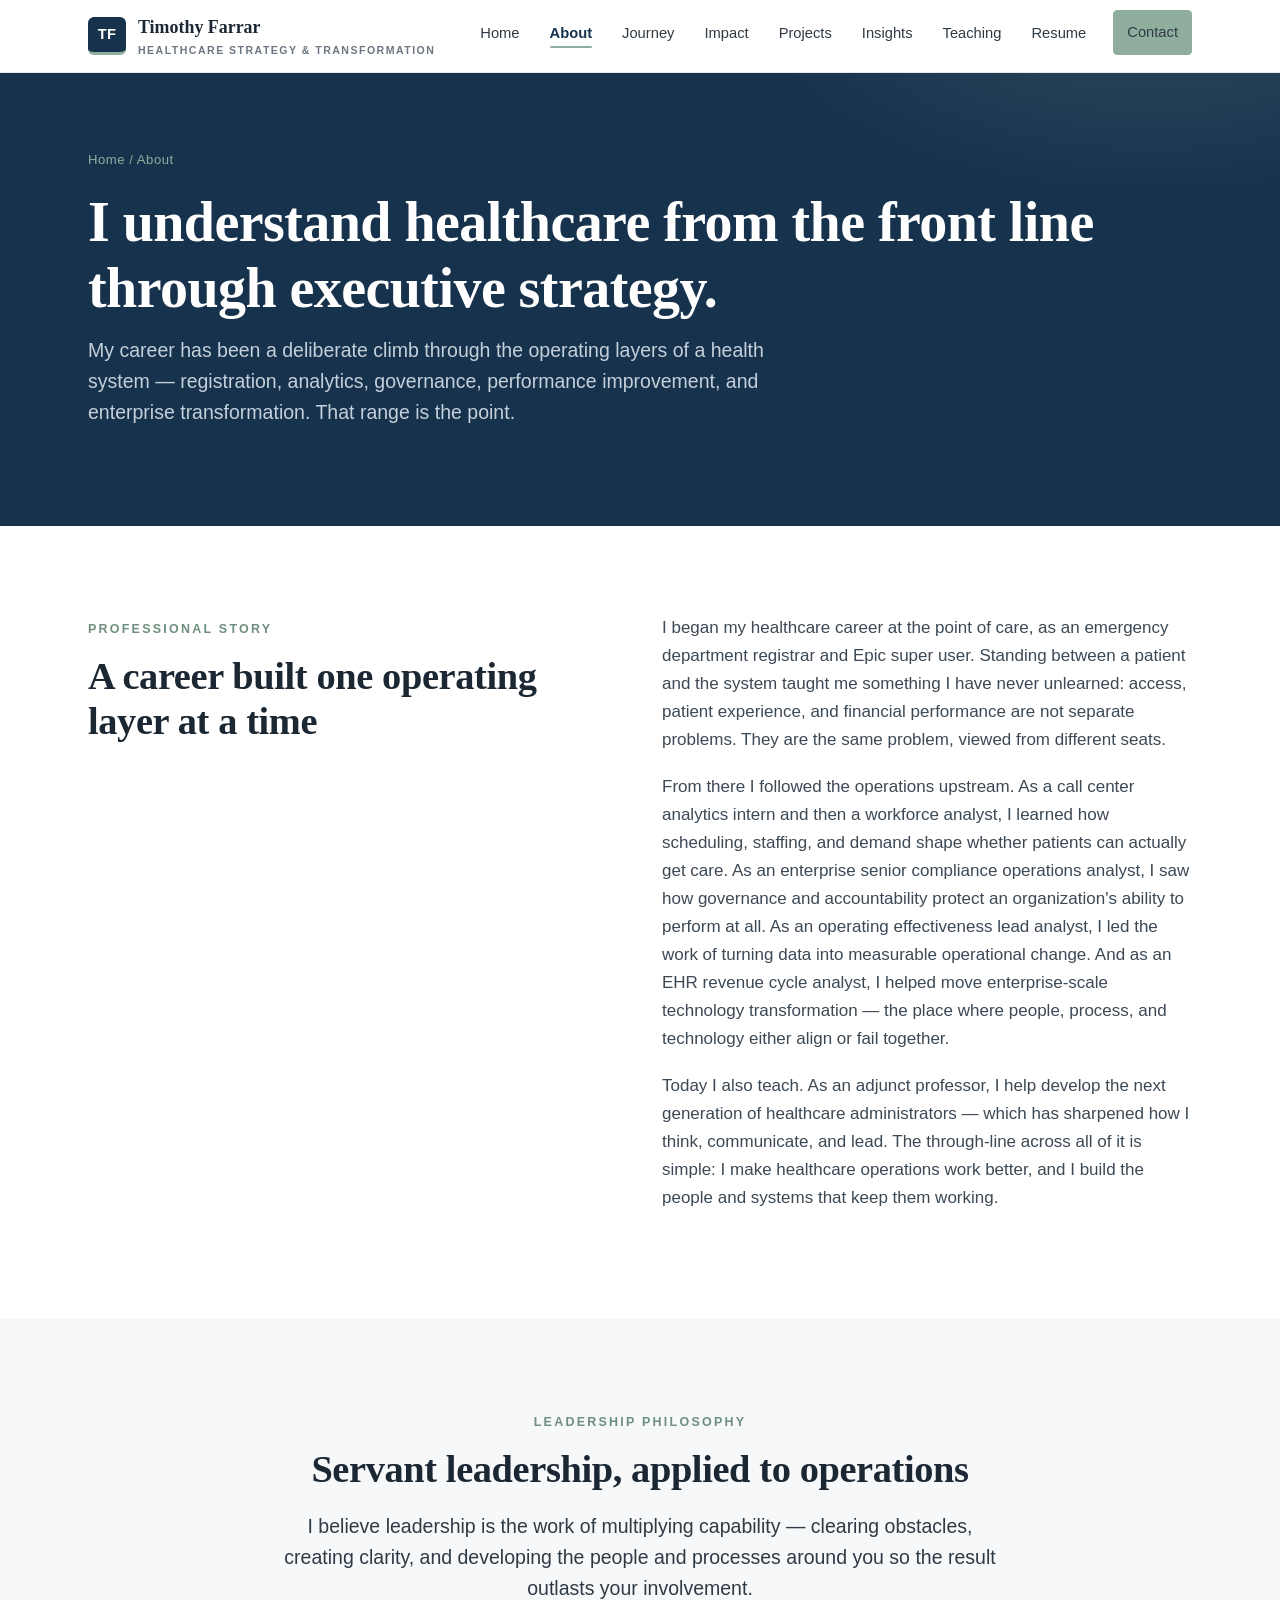
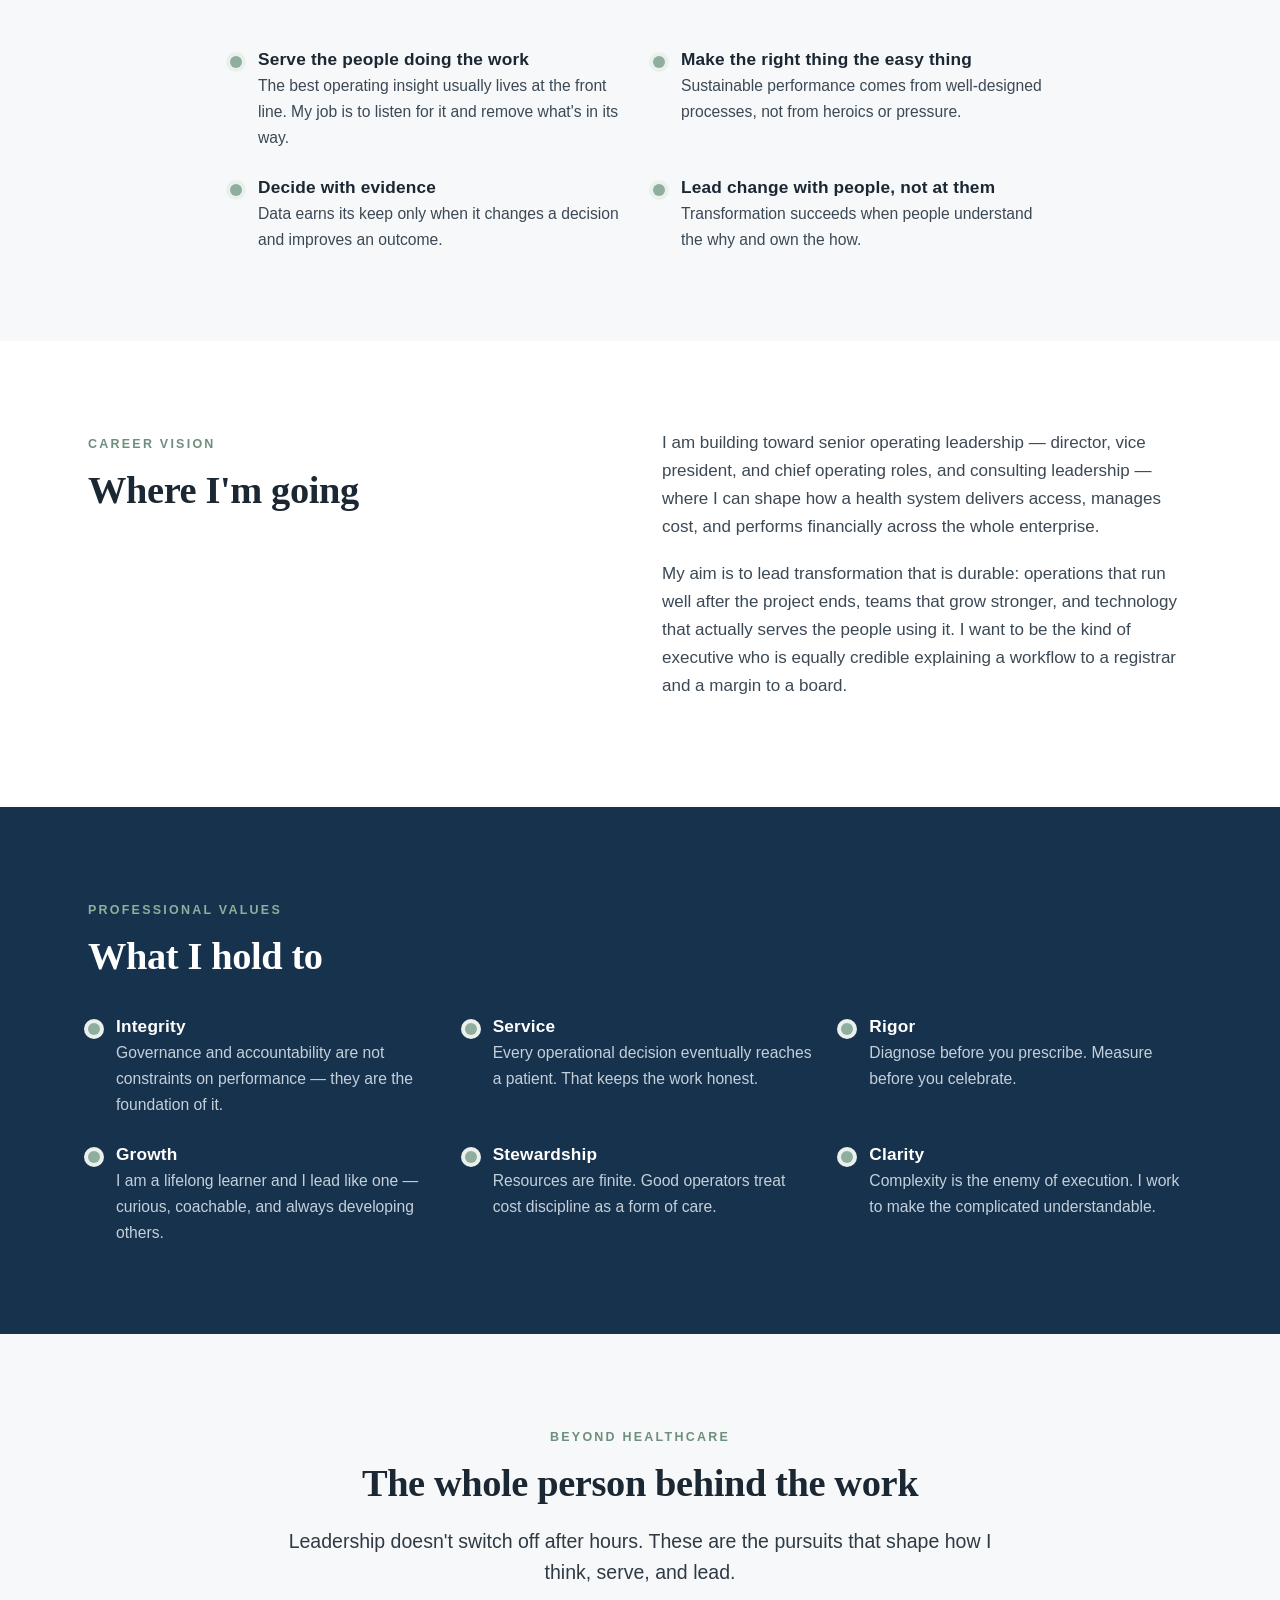
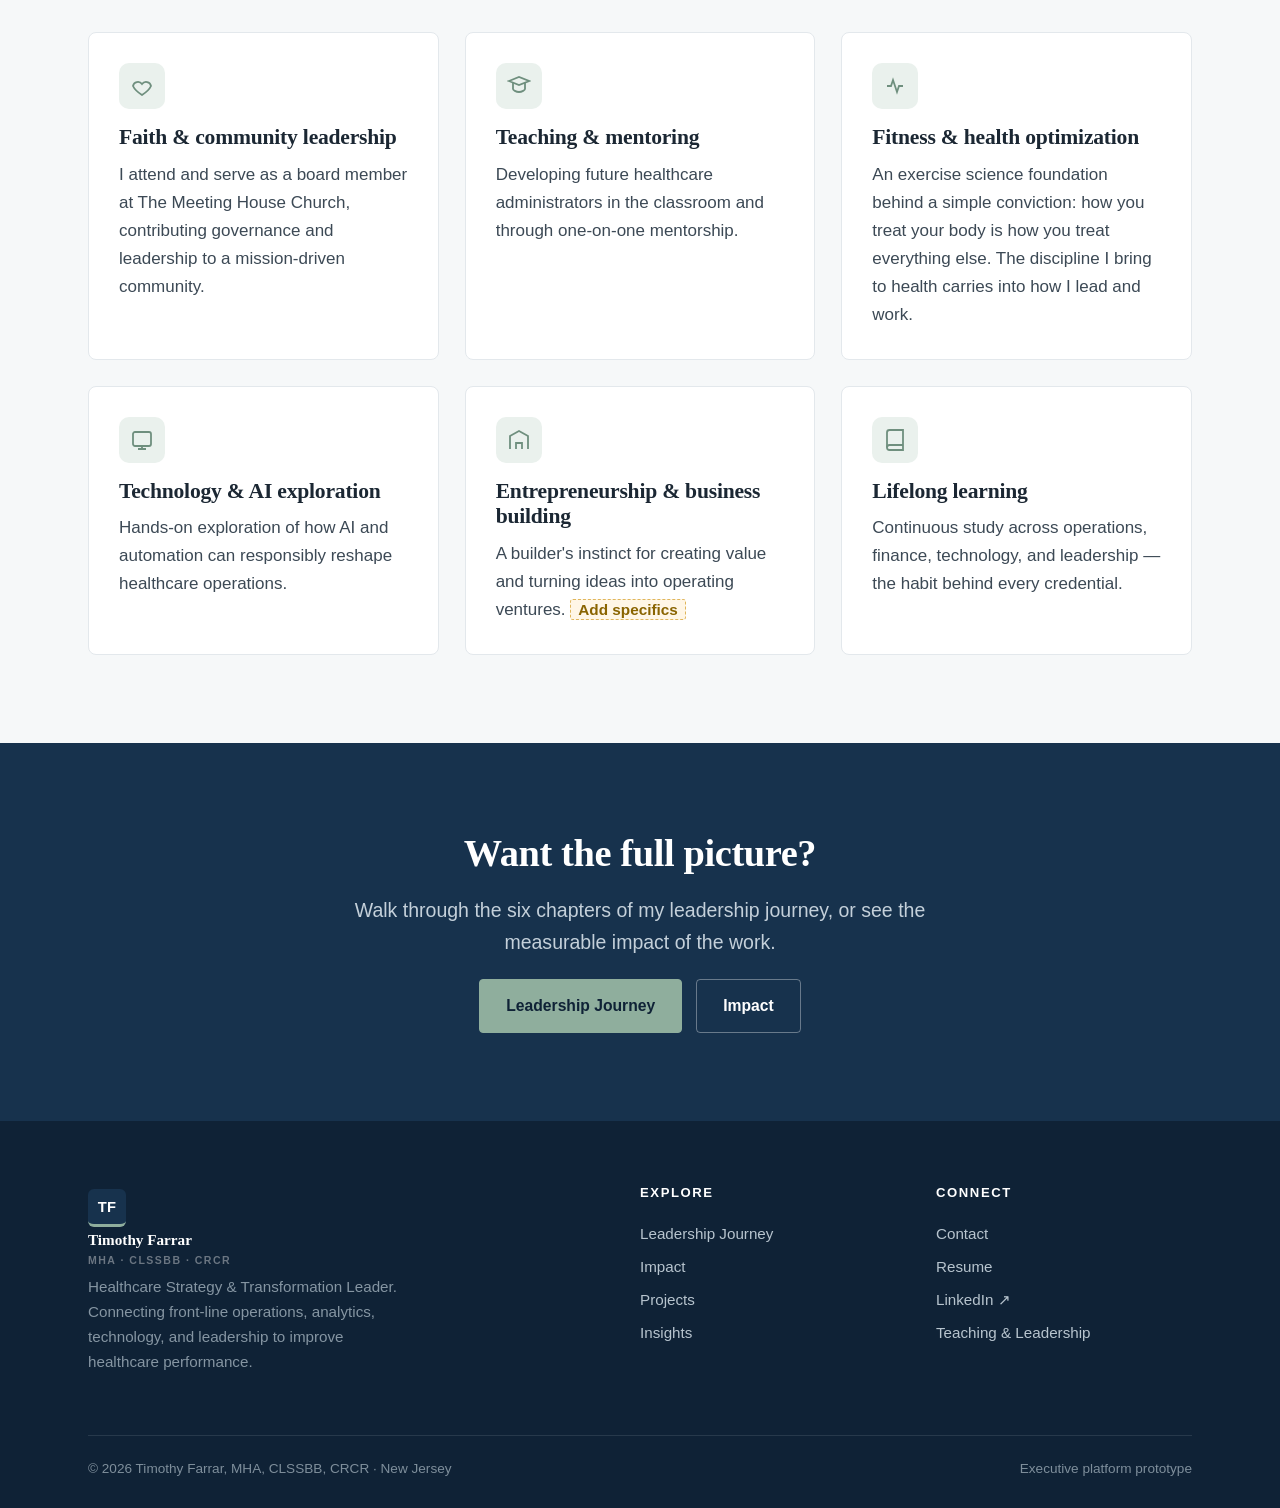
==== commit 73df943e: "Add files via upload" ====
--- a/about.html
+++ b/about.html
@@ -116,7 +116,7 @@
       <div class="card">
         <div class="icon-badge"><svg viewBox="0 0 24 24" fill="none" stroke="currentColor" stroke-width="1.8"><path d="M12 21s-7-4.5-9-9a5 5 0 0 1 9-2 5 5 0 0 1 9 2c-2 4.5-9 9-9 9z"/></svg></div>
         <h3>Faith &amp; community leadership</h3>
-        <p>Board service and active leadership in my church community. <span class="placeholder">Add specifics</span></p>
+        <p>I attend and serve as a board member at The Meeting House Church, contributing governance and leadership to a mission-driven community.</p>
       </div>
       <div class="card">
         <div class="icon-badge"><svg viewBox="0 0 24 24" fill="none" stroke="currentColor" stroke-width="1.8"><path d="M2 7l10-4 10 4-10 4L2 7z"/><path d="M6 9v6c0 1 3 3 6 3s6-2 6-3V9"/></svg></div>
@@ -126,7 +126,7 @@
       <div class="card">
         <div class="icon-badge"><svg viewBox="0 0 24 24" fill="none" stroke="currentColor" stroke-width="1.8"><path d="M4 12h4l2-6 4 12 2-6h4"/></svg></div>
         <h3>Fitness &amp; health optimization</h3>
-        <p>An exercise science foundation that still informs how I think about energy, performance, and longevity. <span class="placeholder">Add specifics</span></p>
+        <p>An exercise science foundation behind a simple conviction: how you treat your body is how you treat everything else. The discipline I bring to health carries into how I lead and work.</p>
       </div>
       <div class="card">
         <div class="icon-badge"><svg viewBox="0 0 24 24" fill="none" stroke="currentColor" stroke-width="1.8"><rect x="3" y="4" width="18" height="14" rx="2"/><path d="M8 21h8M12 18v3"/></svg></div>
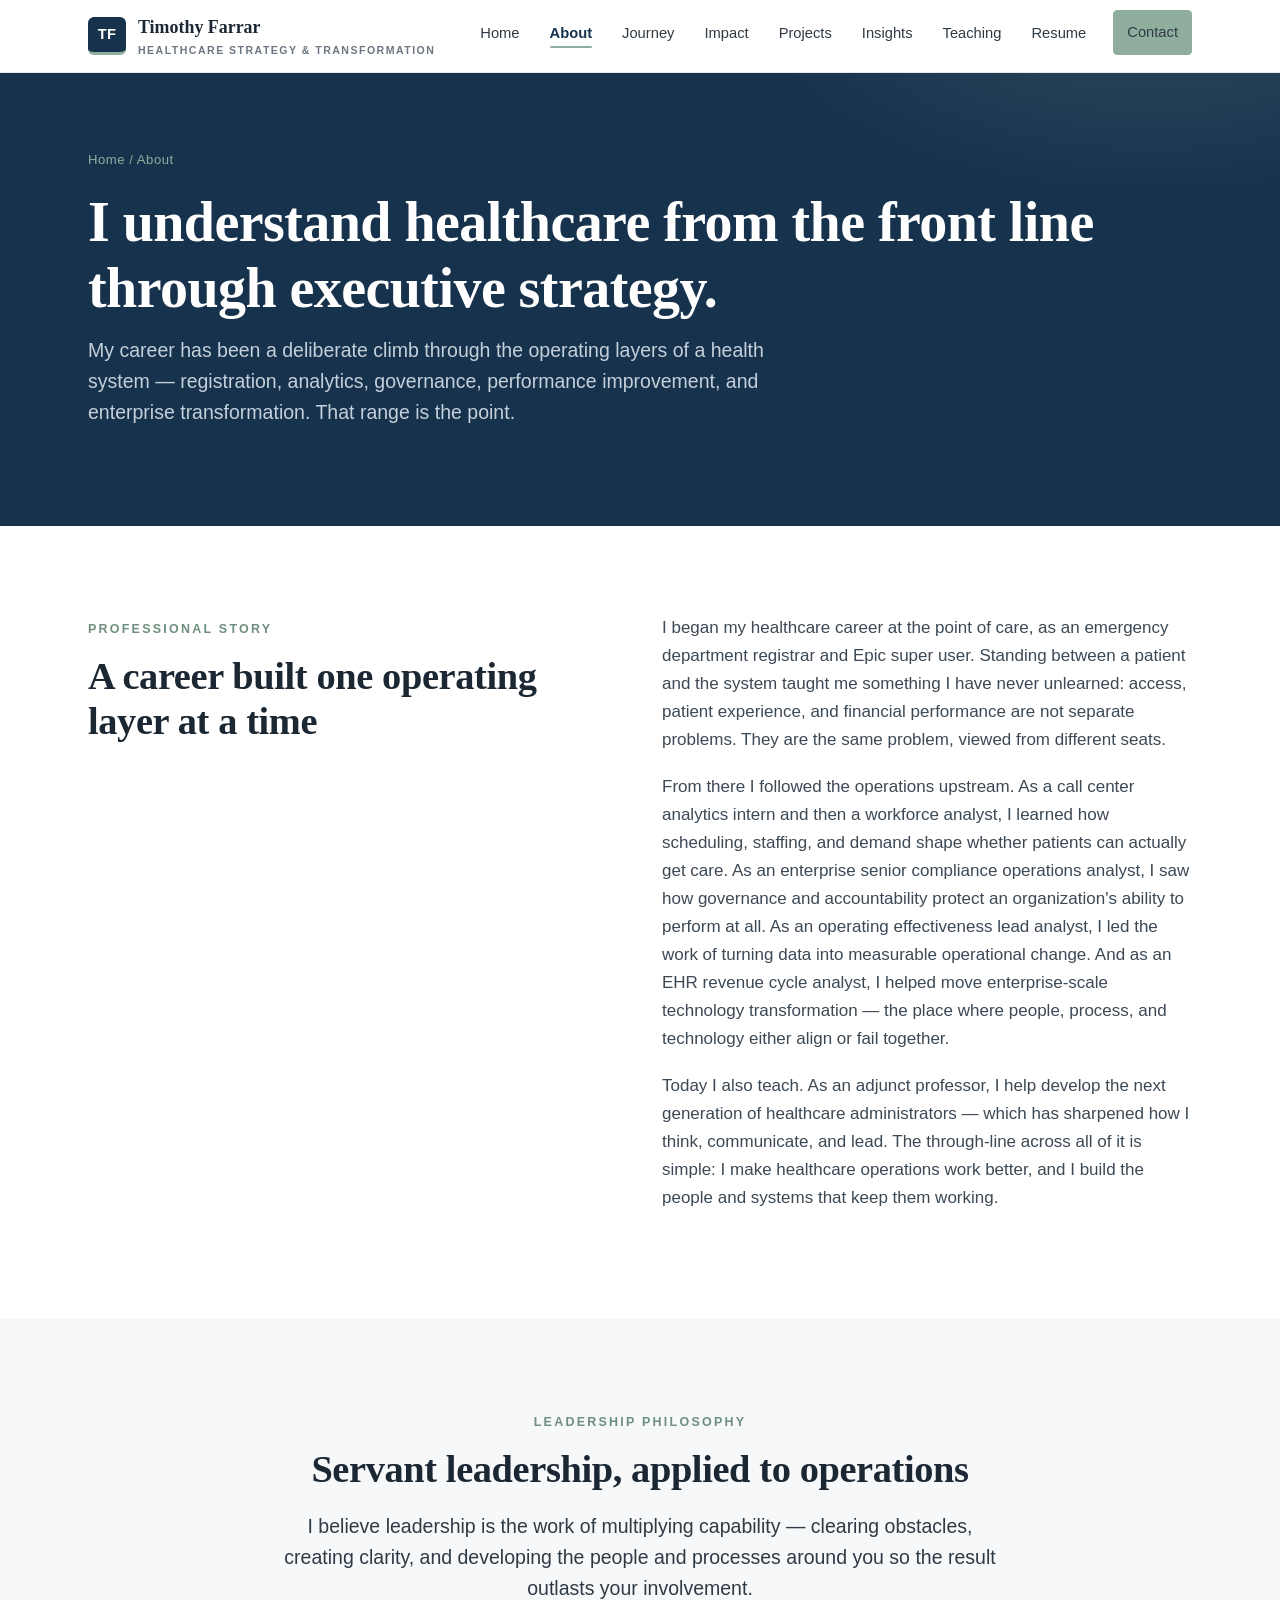
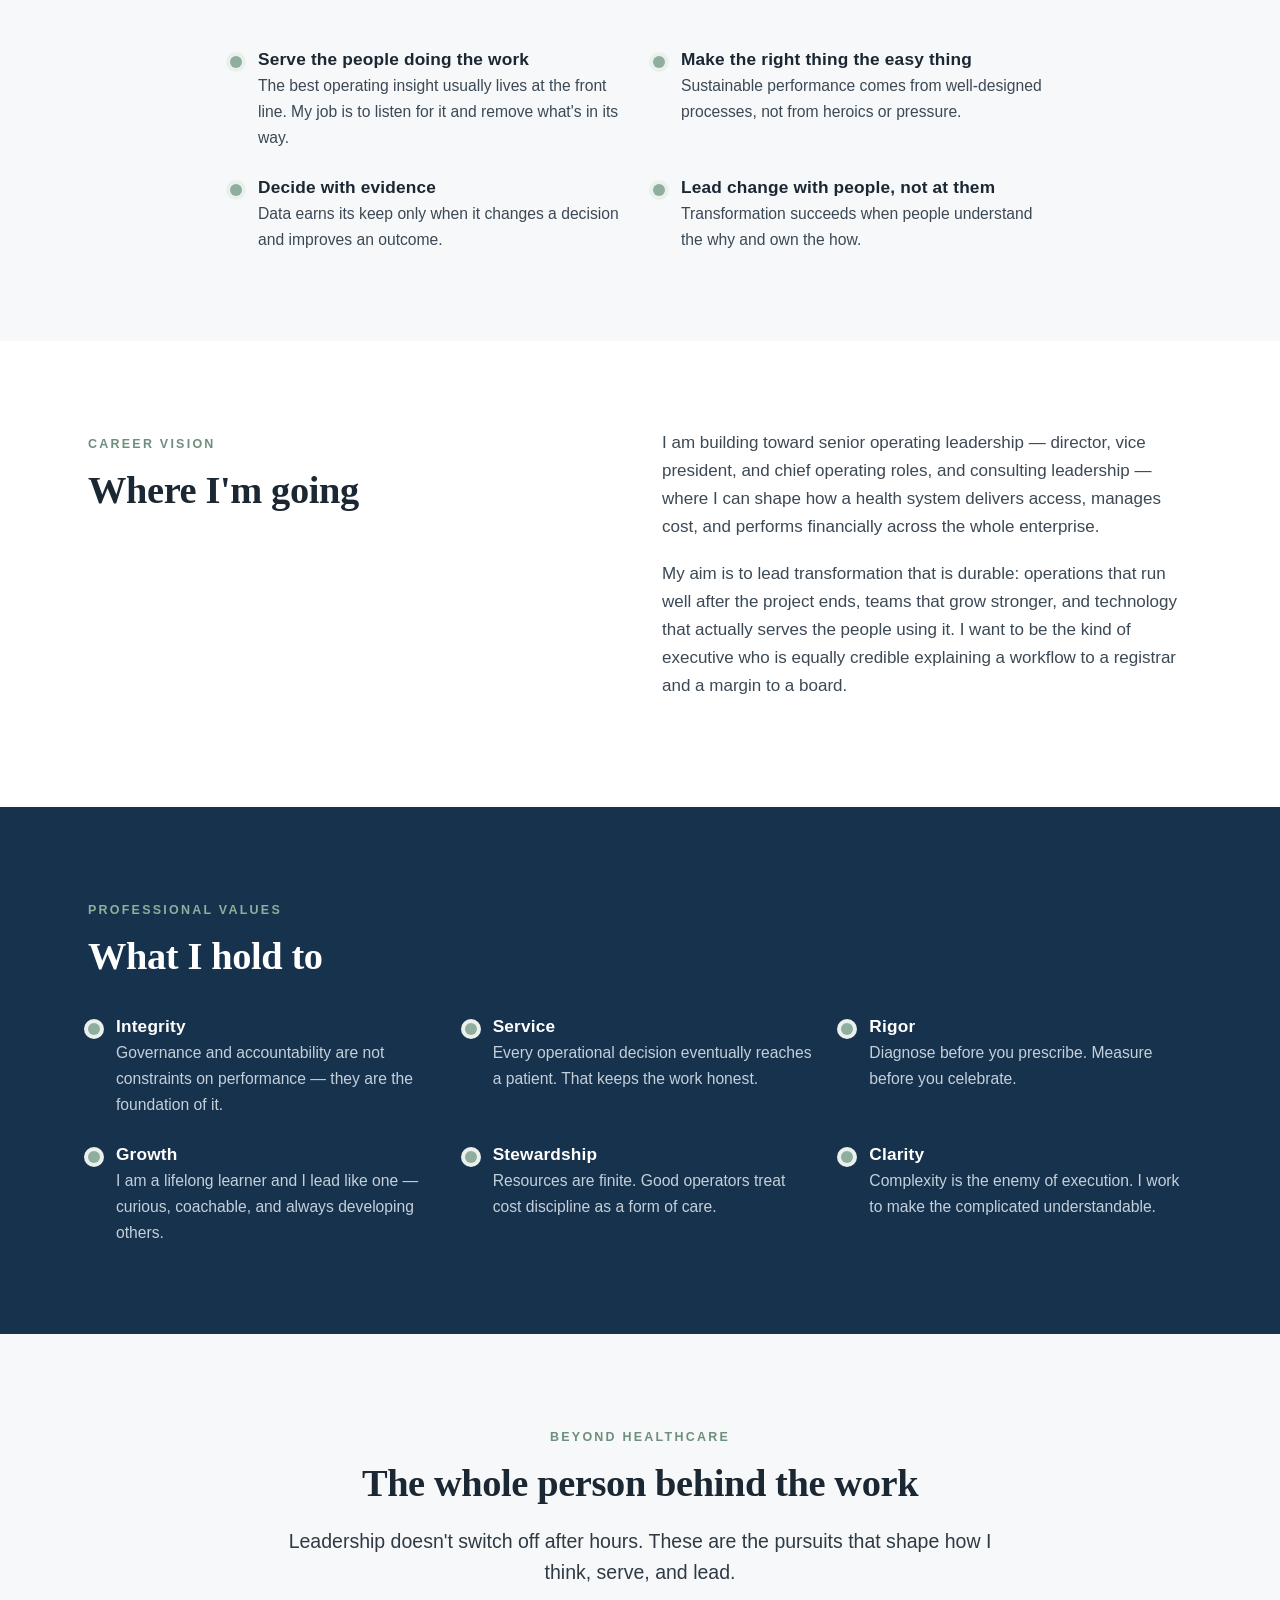
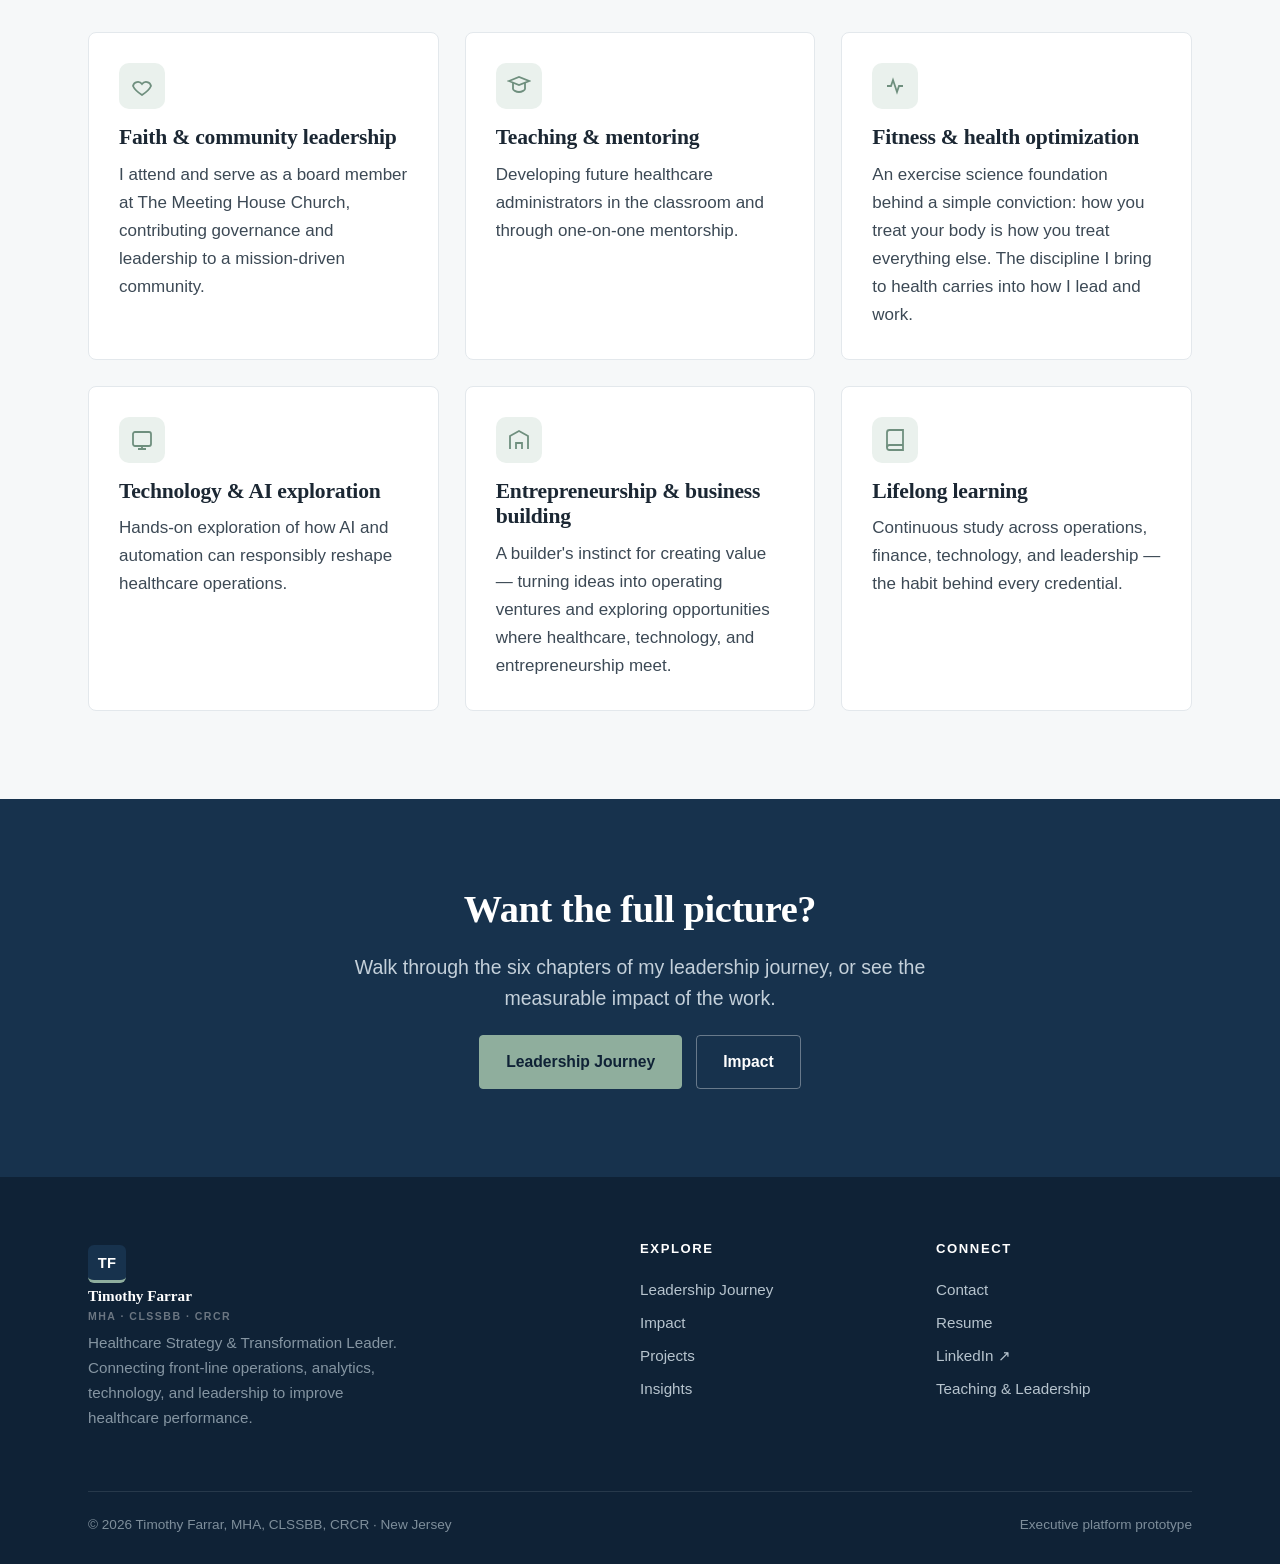
==== commit e04574d8: "Add files via upload" ====
--- a/about.html
+++ b/about.html
@@ -136,7 +136,7 @@
       <div class="card">
         <div class="icon-badge"><svg viewBox="0 0 24 24" fill="none" stroke="currentColor" stroke-width="1.8"><path d="M3 21V8l9-5 9 5v13"/><path d="M9 21v-6h6v6"/></svg></div>
         <h3>Entrepreneurship &amp; business building</h3>
-        <p>A builder's instinct for creating value and turning ideas into operating ventures. <span class="placeholder">Add specifics</span></p>
+        <p>A builder's instinct for creating value — turning ideas into operating ventures and exploring opportunities where healthcare, technology, and entrepreneurship meet.</p>
       </div>
       <div class="card">
         <div class="icon-badge"><svg viewBox="0 0 24 24" fill="none" stroke="currentColor" stroke-width="1.8"><path d="M4 19.5A2.5 2.5 0 0 1 6.5 17H20"/><path d="M6.5 2H20v20H6.5A2.5 2.5 0 0 1 4 19.5v-15A2.5 2.5 0 0 1 6.5 2z"/></svg></div>
